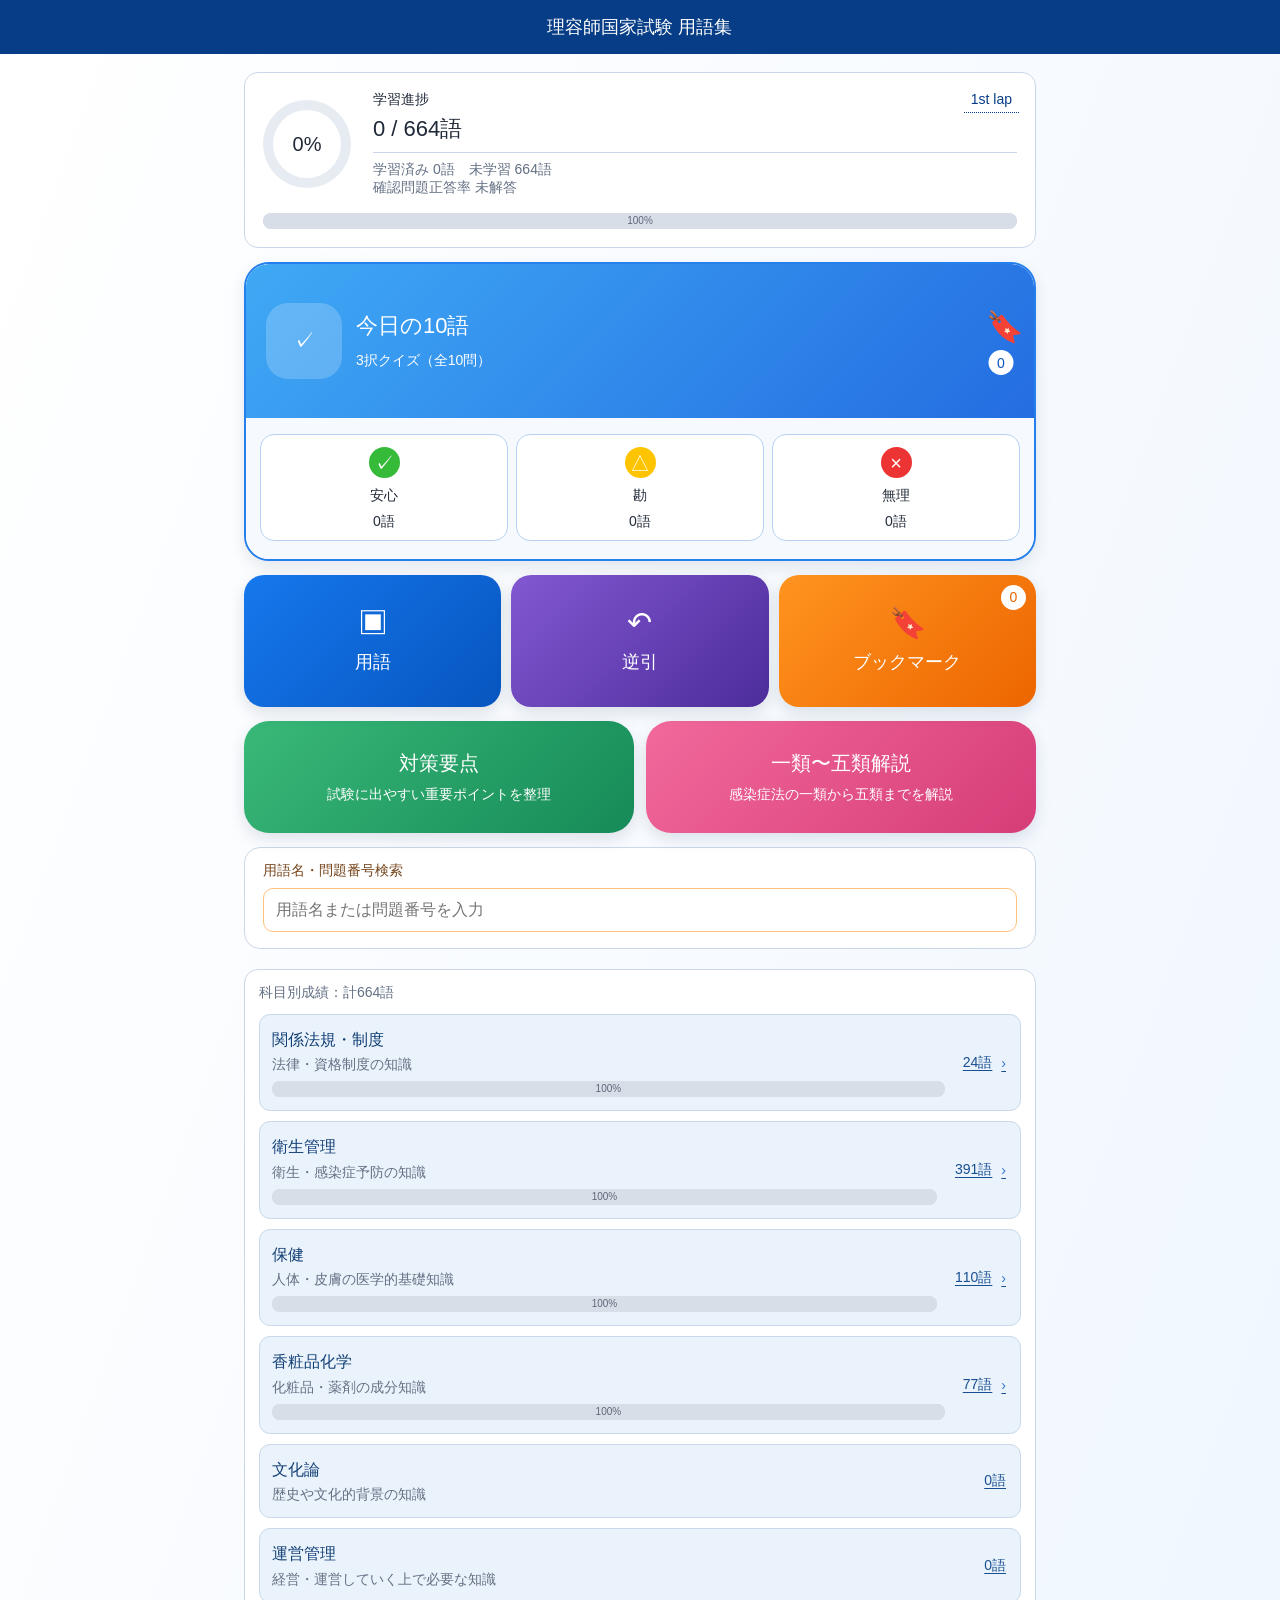
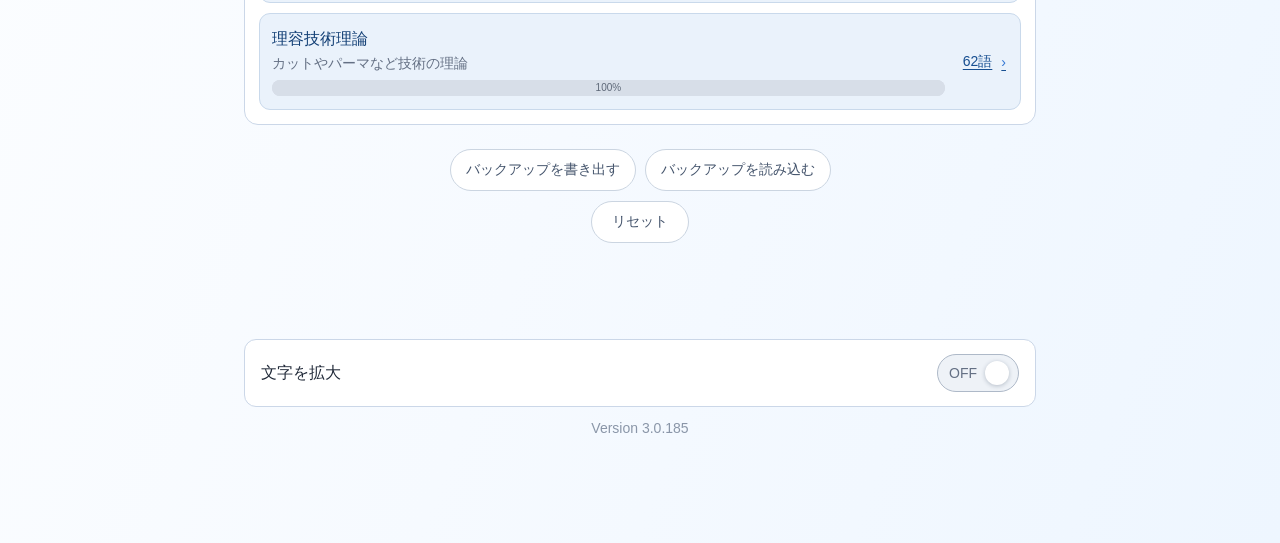
==== index.html @ 77164d66 "Add files via upload" ====
<!doctype html>
<html lang="ja">
<head>
<meta charset="utf-8">
<meta name="viewport" content="width=device-width,initial-scale=1,viewport-fit=cover">
<title>理容師国家試験 用語集 Version 3.0.185</title>
<link rel="manifest" href="manifest.webmanifest">
<link rel="apple-touch-icon" href="apple-touch-icon.png">
<link rel="icon" type="image/png" sizes="32x32" href="favicon-32.png">
<link rel="icon" type="image/png" sizes="192x192" href="icon-192.png">
<link rel="stylesheet" href="style.css?v=3.0.185">
<style>
:root{
--font-lv1:22px;--font-lv2:20px;--font-lv3:18px;--font-lv4:16px;--font-lv5:14px;
--font-exception-micro:10px;--font-exception-xs:12px;--font-exception-caption:13px;
--font-exception-section-heading:17px;--font-exception-symbol-sm:21px;--font-exception-close:25px;
--font-exception-certainty-icon:27px;--font-exception-home-icon:30px;--font-exception-result-icon:31px;
--font-exception-hero-compact:36px;--font-exception-bookmark-compact:38px;
--font-exception-hero:40px;--font-exception-hero-large:42px;
--navy:#073d86;--blue:#3477d4;--line:#cbd7e8;--pale:#f5f9fe;--text:#202938;--muted:#647084;--green:#35ba39;--yellow:#ffc400;--red:#ed3434;--gray:#b9c2cf}*{box-sizing:border-box}body{margin:0;background:linear-gradient(110deg,#fff 0%,#f6faff 58%,#eef6ff 100%);color:var(--text);font-family:-apple-system,BlinkMacSystemFont,"Hiragino Sans","Yu Gothic",sans-serif;font-weight:400}.g-nav{position:sticky;top:0;z-index:30;display:grid;grid-template-columns:54px 1fr 54px;align-items:center;height:54px;padding:0 8px;background:var(--navy);color:#fff}.g-nav a{display:grid;place-items:center;height:44px;color:#fff;text-decoration:none;font-size:var(--font-lv1)}.g-nav span{text-align:center;font-size:var(--font-lv3)}.page{max-width:820px;margin:auto;padding:18px 14px 104px}.summary-card{display:grid;grid-template-columns:96px 1fr;gap:14px;align-items:center;padding:18px;border:1px solid var(--line);border-radius:14px;background:#fff}.ring{display:grid;place-items:center;width:88px;height:88px;border-radius:50%;background:conic-gradient(var(--blue) var(--progress),#e7ebf2 0);position:relative}.ring:before{content:'';position:absolute;inset:10px;border-radius:50%;background:#fff}.ring span{position:relative;font-size:var(--font-lv2)}.summary-label{font-size:var(--font-lv5)}.summary-main{margin:5px 0 8px;font-size:var(--font-lv1)}.summary-sub{border-top:1px solid var(--line);padding-top:8px;font-size:var(--font-lv5);color:var(--muted)}.status-grid{display:grid;grid-template-columns:repeat(4,1fr);gap:8px;margin:13px 0 9px}.status-box{padding:12px 4px;border:1px solid var(--line);border-radius:12px;background:#fff;text-align:center;font-size:var(--font-lv5)}.status-dot{display:block;width:18px;height:18px;margin:0 auto 7px;border-radius:50%}.status-box em{display:block;margin-top:3px;font-style:normal;font-size:var(--font-lv4)}.status-box.safe .status-dot{background:var(--green)}.status-box.caution .status-dot{background:var(--yellow)}.status-box.danger .status-dot{background:var(--red)}.status-box.unlearned .status-dot{background:var(--gray)}.progress-line{height:7px;margin:12px 4px 22px;border-radius:9px;background:#e7ebf2;overflow:hidden}.progress-line i{display:block;height:100%;background:var(--blue)}.view-head{display:grid;grid-template-columns:42px 1fr 42px;align-items:center;margin-bottom:12px}.view-head button{height:40px;border:1px solid var(--line);border-radius:10px;background:#fff;font:inherit}.view-head h1{margin:0;text-align:center;font-size:var(--font-lv3);font-weight:400}.study-progress{height:7px;margin-bottom:15px;border-radius:6px;background:#e4eaf2;overflow:hidden}.study-progress i{display:block;height:100%;background:var(--blue)}.study-count{text-align:center;color:var(--muted);font-size:var(--font-lv5)}.study-card,.term-card,.result-card{margin-top:12px;border:1px solid var(--line);border-radius:14px;background:#fff;overflow:hidden}.term-front{display:grid;place-items:center;min-height:230px;padding:24px;text-align:center}.term-front h2{margin:8px 0;font-size:var(--font-lv1);font-weight:400}.term-category{color:var(--muted);font-size:var(--font-lv5)}.next-button{display:block;width:calc(100% - 28px);min-height:50px;margin:0 14px 14px;border:0;border-radius:10px;background:var(--navy);color:#fff;font:inherit;font-size:var(--font-lv4)}.term-back{border-top:1px solid var(--line);padding:15px}.term-field{margin-bottom:13px;padding-bottom:13px;border-bottom:1px solid #e7ecf3}.term-label{margin-bottom:5px;color:var(--muted);font-size:var(--font-lv5)}.term-value{line-height:1.72}.term-value ul{margin:0;padding-left:1.3em}.exam-points{margin-left:-5px;margin-right:-5px;padding:10px 7px;border:0;border-radius:8px;background:#fff8df}.exam-list{margin:0;padding-left:0!important;list-style:none}.exam-list .exam-bullet{display:flex;align-items:flex-start;text-align:left}.exam-list .exam-bullet>span[aria-hidden="true"]{flex:0 0 1em}.exam-list .exam-bullet>.exam-line-text{flex:1 1 auto;min-width:0}.exam-list .exam-plain{text-align:left}.exam-bullet-line{display:flex;align-items:flex-start;text-align:left}.exam-bullet-line>span[aria-hidden="true"]{flex:0 0 1em}.exam-bullet-line>.exam-line-text{flex:1 1 auto;min-width:0}.source-details summary{padding:7px 0;color:var(--muted);font-size:var(--font-lv5);cursor:pointer}.source-content{padding:8px 0;font-size:var(--font-lv5);line-height:1.7}.source-content a{color:var(--navy)}.review-pill{display:inline-block;margin-top:6px;padding:3px 8px;border-radius:999px;background:#fff0cc;color:#765500;font-size:var(--font-lv5)}.quiz{margin-top:14px;padding:14px;border-top:1px solid var(--line);background:#f8fbff}.quiz h3{margin:0 0 11px;font-size:var(--font-lv4);font-weight:500;line-height:1.6}.quiz-choice{display:flex;width:100%;min-height:46px;margin:7px 0;padding:10px;border:1px solid var(--line);border-radius:9px;background:#fff;text-align:left;font:inherit;line-height:1.5}.quiz-choice.correct{border-color:var(--green);background:#effbef}.quiz-choice.wrong{border-color:var(--red);background:#fff1f1}.quiz-result{margin-top:10px;padding:10px;border-radius:9px;background:#fff;line-height:1.6}.assessment{display:grid;grid-template-columns:repeat(4,minmax(0,1fr));gap:7px;padding:14px;border-top:1px solid var(--line)}.assessment button{min-width:0;min-height:48px;padding-left:3px;padding-right:3px;border:1px solid var(--line);border-radius:9px;background:#fff;font:inherit;font-size:var(--font-lv5)}.assessment button.selected{box-shadow:0 0 0 2px var(--navy)}.next-review{padding:0 14px 12px;text-align:center;color:var(--muted);font-size:var(--font-lv5)}.term-card summary{display:grid;grid-template-columns:22px minmax(0,1fr) auto;gap:8px;align-items:center;min-height:56px;padding:0 13px;cursor:pointer;list-style:none}.term-card summary::-webkit-details-marker{display:none}.term-card[open] .arrow{transform:rotate(90deg)}.term-card .next-button{display:block;width:calc(100% - 28px);min-height:50px;margin:0 14px 14px;border:0;border-radius:10px;background:var(--navy);color:#fff;font:inherit;font-size:var(--font-lv4)}.term-back{border-top:1px solid var(--line)}.assessment-inline{display:grid;grid-template-columns:repeat(4,minmax(0,1fr));gap:6px;margin-top:12px}.assessment-inline button{min-width:0;min-height:42px;padding-left:2px;padding-right:2px;font-size:var(--font-lv5);border:1px solid var(--line);border-radius:8px;background:#fff}.empty{padding:40px 10px;text-align:center;color:var(--muted)}.result-card{padding:20px;text-align:center}.result-grid{display:grid;grid-template-columns:repeat(2,1fr);gap:8px;margin:16px 0}.result-grid div{padding:10px;border:1px solid var(--line);border-radius:9px}.due-label{color:#b32424;font-size:var(--font-lv5)}@media(max-width:440px){.page{padding-left:11px;padding-right:11px}.summary-card{grid-template-columns:82px 1fr;padding:14px}.ring{width:76px;height:76px}.status-grid{gap:5px}.status-box{font-size:var(--font-lv5)}.status-box em{font-size:var(--font-lv5)}}

/* padding fix */
.inf-box, .box {
  padding: 16px 18px !important;
  line-height: 1.6;
}
</style>
<style>
.learning-mode-grid{display:grid;grid-template-columns:repeat(3,minmax(0,1fr));gap:10px;margin:0 0 14px}
.learning-mode-card{position:relative;display:grid;place-items:center;align-content:center;gap:12px;min-width:0;min-height:132px;padding:14px 6px;border:0;border-radius:20px;color:#fff;font:inherit;box-shadow:0 6px 16px rgba(16,35,63,.13)}
.learning-mode-card>span{font-size:var(--font-exception-home-icon);line-height:1}.learning-mode-card strong{font-size:var(--font-lv3);font-weight:500;white-space:nowrap}.learning-mode-card em{position:absolute;top:10px;right:10px;display:grid;place-items:center;min-width:25px;height:25px;padding:0 6px;border-radius:999px;background:#fff;color:#e66300;font-size:var(--font-lv5);font-style:normal;font-weight:400}
.term-mode{background:linear-gradient(135deg,#1678ed,#0755bf)}.reverse-mode{background:linear-gradient(135deg,#8358d1,#4c2c9b)}.bookmark-mode{background:var(--bookmark-orange-gradient)}
.learning-card{position:relative;height:calc(100svh - 154px);min-height:0;overflow:hidden;border:1px solid var(--line);border-radius:24px;background:#fff;box-shadow:0 10px 30px rgba(0,0,0,.07)}
.learning-card>header{position:relative;z-index:2;height:68px;border-bottom:1px solid var(--line);background:#fff}.learning-card>header>span{position:absolute;top:18px;left:50%;transform:translateX(-50%);padding:8px 15px;border-radius:10px;background:#ef8a2f;color:#fff;font-size:var(--font-exception-caption);white-space:nowrap}.learning-card>header>em{position:absolute;top:27px;right:18px;color:var(--muted);font-size:var(--font-exception-xs);font-style:normal}
.learning-card-scroll{height:calc(100% - 68px);overflow-y:auto;overscroll-behavior:contain;-webkit-overflow-scrolling:touch}
.learning-hero{position:relative;display:flex;align-items:center;justify-content:center;min-height:calc(100% - 1px);padding:32px 26px;text-align:center}.learning-hero h1{margin:0;font-size:var(--font-exception-hero-large);font-weight:500;line-height:1.35}
.learning-details{padding:0 26px}.learning-details>section{padding:22px 0;border-top:1px solid var(--line)}.learning-details h2{margin:0 0 10px;font-size:var(--font-exception-section-heading);font-weight:400}.learning-details div{font-size:var(--font-lv4);line-height:1.8;text-align:left}.learning-details div[data-multiline]{text-align:left}.learning-details .definition{color:#2f9470}.learning-details .point{color:#ef8a2f}.learning-details .mixup{color:#8a63b7}
.learning-actions{display:grid;grid-template-columns:repeat(3,1fr);gap:1px;margin-top:28px;border-top:1px solid var(--line);background:var(--line)}.learning-actions button{min-width:0;min-height:76px;padding:10px 3px;border:0;background:#fff;color:var(--text);font:inherit;font-size:var(--font-exception-xs)}.learning-actions button span{display:block;margin-bottom:6px;font-size:var(--font-exception-symbol-sm)}.learning-actions button:disabled{opacity:.4}
.learning-card-bookmark{position:absolute;z-index:4;top:9px;left:11px;padding:3px;border:0;background:transparent;color:#7c8798;font:inherit;font-size:var(--font-lv2);line-height:1;cursor:pointer;filter:grayscale(1);opacity:.45}.learning-card-bookmark.is-bookmarked{color:#ff8a22;filter:none;opacity:1}
.reverse-question{justify-content:flex-start;text-align:left;font-size:var(--font-lv3);line-height:1.7}.reverse-hints-list{display:inline-block;max-width:100%;text-align:left}.reverse-hint-item{display:block;text-align:left}.reverse-hint-item+.reverse-hint-item{margin-top:1.19em}.reverse-hint-text{display:block;text-align:left}.reverse-answer{display:block;padding-top:16px}.reverse-answer>h1{margin:20px 26px 32px;text-align:center;font-size:var(--font-exception-hero);font-weight:400}
.related-list{display:grid;gap:7px;padding:14px 26px 22px;background:#fff}.related-list[hidden]{display:none}.related-list button{min-height:42px;border:1px solid var(--line);border-radius:9px;background:#fff;font:inherit}
@media(max-width:380px){.learning-mode-grid{gap:7px}.learning-mode-card{min-height:116px;border-radius:17px}.learning-mode-card strong{font-size:var(--font-lv4)}.learning-card{height:calc(100svh - 154px);min-height:0}.learning-hero h1{font-size:var(--font-exception-hero-compact)}.reverse-question{font-size:var(--font-lv3)}}
</style>
<style>
.session-navigation{display:grid;grid-template-columns:1fr 1fr;gap:8px;padding:0 14px 14px}
.session-navigation button{min-height:50px;border:1px solid var(--line);border-radius:10px;background:#fff;color:var(--text);font:inherit;font-size:var(--font-lv4)}
.session-navigation .session-next{border-color:var(--navy);background:var(--navy);color:#fff}
.status-box{color:var(--text);font:inherit;cursor:pointer;-webkit-tap-highlight-color:transparent}
.status-box:active{transform:scale(.98);filter:brightness(.98)}
.status-box:focus-visible{outline:3px solid rgba(52,119,212,.35);outline-offset:2px}
.status-message{position:fixed;z-index:60;left:50%;bottom:24px;transform:translateX(-50%);display:flex;align-items:center;gap:14px;width:min(520px,calc(100% - 28px));padding:14px 16px;border:1px solid var(--line);border-radius:12px;background:#fff;box-shadow:0 12px 30px rgba(16,35,63,.18);font-size:var(--font-lv5)}
.status-message span{flex:1}.status-message button{width:36px;height:36px;border:1px solid var(--line);border-radius:9px;background:#fff;color:var(--text);font:inherit;font-size:var(--font-lv2)}

/* padding fix */
.inf-box, .box {
  padding: 16px 18px !important;
  line-height: 1.6;
}
</style>
<style>
.status-bookmark{display:block;height:18px;margin:0 auto 7px;font-size:var(--font-lv3);line-height:18px}
@media(max-width:440px){.summary-main{font-size:var(--font-lv3);line-height:1.4}.status-bookmark{font-size:var(--font-lv4)}}

/* padding fix */
.inf-box, .box {
  padding: 16px 18px !important;
  line-height: 1.6;
}
</style>
<style>
.g-nav .g-title{overflow:hidden;text-overflow:ellipsis;white-space:nowrap;font-size:var(--font-lv3)}
.g-nav .header-nav-button{display:grid;place-items:center;width:44px;height:44px;padding:0;border:0;background:transparent;color:#fff;font:inherit;font-size:var(--font-lv1);line-height:1;cursor:pointer}
.g-nav .header-nav-button:focus-visible{outline:3px solid rgba(255,255,255,.55);outline-offset:-3px}.g-nav .header-nav-button[hidden]{visibility:hidden;display:grid!important}@media(max-width:440px){.g-nav .g-title{font-size:var(--font-lv4)}}

/* padding fix */
.inf-box, .box {
  padding: 16px 18px !important;
  line-height: 1.6;
}
</style>
<style>
.flash-study-card{overflow:visible}
.flash-card{display:block;width:calc(100% - 28px);min-height:300px;margin:14px;padding:24px;border:1px solid var(--line);border-radius:14px;background-color:#FFF8D6;background-image:radial-gradient(circle at 10px 16px,#fff 0 4px,#d9d9d9 4.5px 5.5px,transparent 6px),repeating-linear-gradient(to bottom,transparent 0 31px,rgba(118,158,205,.22) 31px 32px);background-size:20px 34px,100% 32px;background-position:left top,left top;background-repeat:repeat-y,repeat;box-shadow:0 5px 14px rgba(16,35,63,.12);color:var(--text);font:inherit;text-align:left;cursor:pointer;touch-action:pan-y;-webkit-user-select:none;user-select:none;-webkit-tap-highlight-color:transparent}
.flash-card.is-back{background-color:#FDECEF;background-image:radial-gradient(circle at calc(100% - 10px) 16px,#fff 0 4px,#d9d9d9 4.5px 5.5px,transparent 6px),repeating-linear-gradient(to bottom,transparent 0 31px,rgba(118,158,205,.22) 31px 32px);background-size:20px 34px,100% 32px;background-position:right top,left top;background-repeat:repeat-y,repeat}
.flash-front{display:grid;grid-template-rows:auto 1fr;min-height:250px;text-align:center}
.flash-front .term-category,.flash-back .term-category{text-align:center;margin-bottom:14px}
.flash-front .flash-term-main{display:grid;place-items:center;align-self:stretch}
.flash-front h2{margin:8px 0;font-size:var(--font-lv1);font-weight:400}.term-reading{max-width:100%;margin-top:8px;color:var(--muted);font-size:var(--font-lv5);font-weight:500;line-height:1.5;text-align:center;white-space:normal;overflow-wrap:anywhere;writing-mode:horizontal-tb}
.recall-guide{margin-top:22px;color:var(--text);font-size:var(--font-lv5);line-height:1.6}.recall-guide>span{display:block;color:var(--muted);font-size:var(--font-lv5)}.recall-guide>strong{display:block;margin-top:5px;font-size:var(--font-lv5);font-weight:400}.flash-hint{margin-top:14px;padding:10px;border:1px solid rgba(52,119,212,.25);border-radius:9px;background:rgba(255,255,255,.72);font-size:var(--font-lv5)}.flash-hint span{display:block;margin-bottom:3px;color:var(--blue);font-size:var(--font-lv5)}.flash-learning-actions{display:grid;grid-template-columns:repeat(2,minmax(0,1fr));gap:8px;padding:0 14px 8px}.flash-learning-actions button{min-width:0;min-height:44px;border:1px solid var(--navy);border-radius:9px;background:#fff;color:var(--navy);font:inherit;font-size:var(--font-lv5)}.flash-learning-actions button:last-child{background:var(--navy);color:#fff}.flash-learning-actions button:disabled{opacity:.55}
.flash-back{min-height:250px}
.exam-points{background:transparent}
.flash-count-bottom{margin:14px 0 0;text-align:center;color:var(--muted);font-size:var(--font-lv5)}
.flash-actions{padding:0 14px 7px}
.flash-actions button{width:100%;min-height:44px;border:1px solid var(--line);border-radius:9px;background:#fff;font:inherit}
@media(max-width:440px){.flash-card{min-height:270px;padding:18px}.flash-front{min-height:220px}.flash-front h2{font-size:var(--font-lv1)}}

/* padding fix */
.inf-box, .box {
  padding: 16px 18px !important;
  line-height: 1.6;
}
</style>

<style>
.home-feature-grid{display:grid;grid-template-columns:repeat(2,minmax(0,1fr));gap:16px;margin:18px 0}
.home-feature-card{display:grid;grid-template-columns:76px minmax(0,1fr) 24px;gap:14px;align-items:center;min-height:154px;padding:20px;border:0;border-radius:25px;color:#fff;text-align:left;font:inherit;cursor:pointer;box-shadow:0 6px 16px rgba(16,35,63,.12)}
.feature-flash{background:linear-gradient(135deg,#3fa9f5 0%,#246de1 100%)}
.feature-weak{background:linear-gradient(135deg,#ffb43f 0%,#ff781f 100%)}
.home-feature-icon{display:grid;place-items:center;width:76px;height:76px;border-radius:22px;background:rgba(255,255,255,.20);font-size:var(--font-lv1);line-height:1}
.home-feature-copy{min-width:0}.home-feature-copy strong{display:block;font-size:var(--font-lv1);font-weight:500;white-space:nowrap}.home-feature-copy small{display:block;margin-top:10px;font-size:var(--font-lv5);line-height:1.4;color:#fff}
.home-feature-arrow{justify-self:end;font-size:var(--font-lv1);font-weight:300;line-height:1}
.home-bookmark-card{display:grid;grid-template-columns:44px minmax(0,1fr) 24px;grid-template-rows:auto;gap:12px;align-items:center;width:100%;min-width:0;min-height:76px;margin:0 0 18px;padding:14px 18px;border:1px solid var(--line);border-radius:16px;background:#fff;color:var(--text);text-align:left;font:inherit;cursor:pointer;overflow:hidden}.home-bookmark-card>span:first-child{display:grid;grid-column:1;grid-row:1;place-items:center;width:44px;font-size:var(--font-lv1);line-height:1}.home-bookmark-card>span:nth-child(2){display:block;grid-column:2;grid-row:1;min-width:0;writing-mode:horizontal-tb;word-break:keep-all;overflow-wrap:normal}.home-bookmark-card strong{display:block;max-width:100%;font-size:var(--font-lv3);font-weight:500;line-height:1.35;white-space:nowrap;writing-mode:horizontal-tb}.home-bookmark-card small{display:block;margin-top:3px;color:var(--muted);font-size:var(--font-lv5);line-height:1.35;white-space:nowrap;writing-mode:horizontal-tb}.home-bookmark-card .home-feature-arrow{grid-column:3;grid-row:1;justify-self:end;align-self:center;color:var(--blue);font-size:var(--font-lv1);line-height:1;writing-mode:horizontal-tb}
.flash-card{height:clamp(360px,62vh,560px);min-height:0;overflow:hidden}.flash-front,.flash-back{height:100%;min-height:0}.flash-back{overflow-y:auto;overscroll-behavior:contain;padding-right:5px}.flash-front{align-content:stretch;overflow-y:auto;overscroll-behavior:contain}
@media(max-width:620px){.home-feature-grid{gap:10px}.home-feature-card{grid-template-columns:58px minmax(0,1fr) 18px;gap:10px;min-height:128px;padding:14px;border-radius:20px}.home-feature-icon{width:58px;height:58px;border-radius:17px;font-size:var(--font-lv1)}.home-feature-copy strong{font-size:var(--font-lv2)}.home-feature-copy small{font-size:var(--font-lv5)}.home-feature-arrow{font-size:var(--font-lv1)}}
@media(max-width:440px){.home-feature-grid{grid-template-columns:repeat(2,minmax(0,1fr));gap:8px}.home-feature-card{grid-template-columns:1fr 15px;grid-template-rows:auto auto;min-height:150px;padding:12px}.home-feature-icon{grid-column:1;width:50px;height:50px;font-size:var(--font-lv1)}.home-feature-copy{grid-column:1/-1}.home-feature-copy strong{font-size:var(--font-lv3);white-space:normal}.home-feature-copy small{margin-top:5px;font-size:var(--font-lv5)}.home-feature-arrow{grid-column:2;grid-row:1;align-self:center;font-size:var(--font-lv1)}.home-bookmark-card{grid-template-columns:40px minmax(0,1fr) 20px;gap:10px;min-height:74px;padding:13px 15px}.home-bookmark-card>span:first-child{width:40px;font-size:var(--font-lv1)}.home-bookmark-card strong{font-size:var(--font-lv4)}.home-bookmark-card small{font-size:var(--font-lv5)}.home-bookmark-card .home-feature-arrow{font-size:var(--font-lv1)}.flash-card{height:clamp(340px,58vh,500px);padding:18px}}

/* padding fix */
.inf-box, .box {
  padding: 16px 18px !important;
  line-height: 1.6;
}
</style>
<style>
.quiz-progress-card{grid-template-columns:96px minmax(0,1fr);margin-bottom:14px}.quiz-progress-card .quiz-progress-line{grid-column:1/-1;width:100%;margin:2px 0 0}.quiz-home-group,.card-home-group{overflow:hidden;border-radius:25px;background:#fff;box-shadow:0 6px 16px rgba(16,35,63,.10)}.quiz-home-group{margin-bottom:14px;border:2px solid #2580ed}.card-home-group{margin-bottom:18px;border:2px solid #ff8a1d}.quiz-home-group .home-feature-card,.card-home-group .home-feature-card{width:100%;margin:0;border-radius:22px 22px 0 0;box-shadow:none}.quiz-home-results{padding:16px 14px 18px;background:#f6faff}.quiz-home-results h2{margin:0 0 13px;font-size:var(--font-lv3);font-weight:400}.quiz-home-results>div{display:grid;grid-template-columns:repeat(4,minmax(0,1fr));gap:8px}.quiz-home-results button{display:grid;justify-items:center;align-content:center;min-width:0;min-height:101px;padding:12px 3px 9px;border:1px solid #b7cff1;border-radius:14px;background:#fff;color:var(--text);font:inherit;cursor:pointer}.quiz-home-results button>span{display:grid;place-items:center;width:31px;height:31px;margin-bottom:8px;border-radius:50%;background:var(--green);color:#fff;font-size:var(--font-lv2);line-height:1}.quiz-home-results .result-second>span{background:var(--yellow)}.quiz-home-results .result-wrong>span{background:var(--red)}.quiz-home-results .result-unable>span{background:transparent;font-size:var(--font-lv1)}.quiz-home-results button strong{font-size:var(--font-lv5);font-weight:500;line-height:1.35}.quiz-home-results button em{margin-top:8px;font-style:normal;font-size:var(--font-lv2);white-space:nowrap}.card-home-group .home-bookmark-card{margin:0;border:0;border-top:1px solid #ffd3a7;border-radius:0 0 22px 22px;background:#fff9f1}.card-home-group .home-bookmark-card .home-feature-arrow{color:#ff7a10}
@media(max-width:440px){.quiz-progress-card{grid-template-columns:82px minmax(0,1fr)}.quiz-home-group,.card-home-group{border-radius:20px}.quiz-home-group .home-feature-card,.card-home-group .home-feature-card{grid-template-columns:58px minmax(0,1fr) 18px;grid-template-rows:auto;min-height:126px;padding:14px;border-radius:18px 18px 0 0}.quiz-home-group .home-feature-icon,.card-home-group .home-feature-icon{grid-column:1;width:58px;height:58px}.quiz-home-group .home-feature-copy,.card-home-group .home-feature-copy{grid-column:2}.quiz-home-group .home-feature-arrow,.card-home-group .home-feature-arrow{grid-column:3;grid-row:1}.quiz-home-results{padding:14px 10px 16px}.quiz-home-results h2{font-size:var(--font-lv4)}.quiz-home-results>div{gap:5px}.quiz-home-results button{min-height:93px;padding:10px 2px 8px;border-radius:11px}.quiz-home-results button>span{width:28px;height:28px;font-size:var(--font-lv3)}.quiz-home-results button strong{font-size:var(--font-lv5)}.quiz-home-results button em{font-size:var(--font-lv4)}.card-home-group .home-bookmark-card{border-radius:0 0 18px 18px}}

/* padding fix */
.inf-box, .box {
  padding: 16px 18px !important;
  line-height: 1.6;
}
</style>
<style>
.quiz-home-results button em{font-size:var(--font-lv5)}
@media(max-width:440px){.quiz-home-results button em{font-size:var(--font-lv5)}}

/* padding fix */
.inf-box, .box {
  padding: 16px 18px !important;
  line-height: 1.6;
}
</style>
<style>
.flash-card.flash-progressive{cursor:default}
.flash-progressive .flash-front{display:block;overflow-y:auto;text-align:center}
.flash-progressive .flash-term-main{display:block}
.flash-progressive .flash-answer{margin-top:18px;text-align:left}
.flash-progressive .flash-answer .term-field:last-child{margin-bottom:0}
.flash-learning-actions.flash-learning-single{grid-template-columns:1fr}
.flash-learning-actions.flash-learning-single button{background:var(--navy);color:#fff}
.flash-back-navigation{padding:0 14px 14px}
.flash-back-navigation button{width:100%;min-height:44px;border:1px solid var(--line);border-radius:9px;background:#fff;color:var(--text);font:inherit}

/* padding fix */
.inf-box, .box {
  padding: 16px 18px !important;
  line-height: 1.6;
}
</style>
<style>
.today-session-head{min-height:70px;margin:0;border:2px solid #2580ed;border-bottom:0;border-radius:24px 24px 0 0;background:linear-gradient(135deg,#3fa9f5 0%,#246de1 100%);color:#fff}
.today-session-head h1{font-size:var(--font-lv1)}.today-study-count{margin:0;padding:10px 14px 8px;border-left:2px solid #2580ed;border-right:2px solid #2580ed;background:#f6faff;color:#41617f}
.today-study-progress{height:8px;margin:0;padding:0;border-left:2px solid #2580ed;border-right:2px solid #2580ed;border-radius:0;background:#e8f1fd}.today-study-progress i{background:#2580ed}
.today-study-card{margin:0;border:2px solid #2580ed;border-top:0;border-radius:0 0 24px 24px;box-shadow:0 6px 16px rgba(36,109,225,.12)}
.today-study-card .term-front{min-height:170px;background:linear-gradient(135deg,#3fa9f5 0%,#246de1 100%);color:#fff}.today-study-card .term-front .term-category{color:rgba(255,255,255,.82)}
.today-study-card .today-quiz{margin:0;padding:18px 16px 16px;border-top:0;background:#f6faff}.today-study-card .quiz-choice{border-color:#b7cff1;border-radius:14px}.today-study-card .unable-button{border-color:#b7cff1;background:#fff;border-radius:14px}
.flash-study-progress i{background:#ff8a1d}.flash-study-card{border:2px solid #ff8a1d;border-radius:24px;background:#fff9f1;box-shadow:0 6px 16px rgba(255,122,31,.12)}
.flash-study-card .flash-card{border-color:#ffc17e;border-radius:20px;box-shadow:0 4px 12px rgba(133,75,20,.10)}
.flash-study-card .flash-hint{border-color:#ffc17e;background:#fff9f1}.flash-study-card .flash-hint span{color:#e76f00}
.flash-study-card .flash-learning-single button{border-color:#ff8a1d;background:linear-gradient(135deg,#ffb43f 0%,#ff781f 100%)}
.flash-study-card .flash-actions button{border-color:#ffc17e;background:#fff9f1;color:#b55500}.flash-study-card .flash-back-navigation button{border-color:#ffd3a7;background:#fff;color:#75441b}
@media(max-width:440px){.today-session-head{min-height:62px;border-radius:20px 20px 0 0}.today-session-head h1{font-size:var(--font-lv2)}.today-study-card{border-radius:0 0 20px 20px}.today-study-card .term-front{min-height:145px}.flash-study-card{border-radius:20px}.flash-study-card .flash-card{border-radius:17px}}

/* padding fix */
.inf-box, .box {
  padding: 16px 18px !important;
  line-height: 1.6;
}
</style>
<style>
.today-session-head{grid-template-columns:minmax(0,1fr) auto;padding:0 18px;gap:12px}
.today-session-head>span:first-child{display:none}.today-session-head h1{text-align:left}.today-header-count{color:#fff;font-size:var(--font-lv5);white-space:nowrap}
.today-study-progress{border-top:0}.today-study-card .term-front{min-height:150px;background:#fff;color:var(--text);padding-bottom:18px}.today-study-card .term-front .term-category{color:var(--muted)}
.today-study-card .today-quiz{padding-top:0;background:#f6faff}.today-study-card .today-quiz h3{margin:0 -16px 16px;padding:0 24px 20px;background:#fff;color:var(--text)}
.today-study-card .quiz-choice{border-color:#2580ed;background:linear-gradient(135deg,#3fa9f5 0%,#246de1 100%);color:#fff;box-shadow:0 3px 8px rgba(36,109,225,.12)}
.today-study-card .quiz-choice.correct{border-color:var(--green);background:#effbef;color:var(--text)}.today-study-card .quiz-choice.wrong{border-color:var(--red);background:#fff1f1;color:var(--text)}
.today-study-card .term-front h2,.today-study-card .today-term-reading{max-width:100%;white-space:normal;line-break:strict;overflow-wrap:anywhere}
.today-study-card .quiz-choice{align-items:center;overflow:hidden;white-space:normal;word-break:normal;overflow-wrap:anywhere;line-break:strict}
@media(max-width:440px){.today-session-head{padding:0 14px;gap:8px}.today-session-head h1{font-size:var(--font-lv3)}.today-header-count{font-size:var(--font-lv5)}.today-study-card .today-quiz h3{padding-left:20px;padding-right:20px}}

/* padding fix */
.inf-box, .box {
  padding: 16px 18px !important;
  line-height: 1.6;
}
</style>
<style>
.today-session-head{position:relative;display:flex;align-items:center;justify-content:center;padding-left:76px;padding-right:76px}
.today-session-head h1{width:100%;text-align:center}
.today-session-head .today-header-count{position:absolute;right:18px;top:50%;transform:translateY(-50%)}
@media(max-width:440px){.today-session-head{padding-left:64px;padding-right:64px}.today-session-head .today-header-count{right:14px}}

/* padding fix */
.inf-box, .box {
  padding: 16px 18px !important;
  line-height: 1.6;
}
</style>
<style>
.flash-study-card{padding-top:1px}
.flash-study-card .flash-card{position:relative;height:clamp(300px,52vh,440px);margin-top:12px;margin-bottom:10px;padding:20px}
.flash-progressive .flash-front{height:100%;padding:2px 0 8px;overscroll-behavior:contain}
.flash-progressive .flash-hint+.flash-hint{display:none}
.flash-bookmark{position:absolute;z-index:2;top:12px;right:12px;width:42px;height:42px;border:1px solid #ffc17e;border-radius:50%;background:#fff;color:#b55500;font:inherit;font-size:var(--font-lv1);line-height:1;cursor:pointer;filter:grayscale(1);opacity:.62}.flash-bookmark.is-bookmarked{background:#fff0d9;filter:none;opacity:1}
.flash-learning-actions{padding-bottom:10px}.flash-learning-actions.flash-learning-single button{min-height:48px;font-size:var(--font-lv4)}
.flash-compact-nav{display:grid;grid-template-columns:1fr auto 1fr;gap:10px;align-items:center;padding:0 14px 14px}.flash-compact-nav button{min-height:42px;border:1px solid #ffd3a7;border-radius:10px;background:#fff;color:#75441b;font:inherit}.flash-compact-nav button:last-child{justify-self:stretch}.flash-compact-nav span{min-width:76px;text-align:center;color:var(--muted);font-size:var(--font-lv5)}
@media(max-width:440px){.flash-study-card .flash-card{height:clamp(280px,50vh,390px);padding:16px}.flash-bookmark{top:10px;right:10px;width:38px;height:38px;font-size:var(--font-lv2)}.flash-compact-nav{gap:7px;padding-left:10px;padding-right:10px}.flash-compact-nav span{min-width:68px;font-size:var(--font-lv5)}}

/* padding fix */
.inf-box, .box {
  padding: 16px 18px !important;
  line-height: 1.6;
}
</style>
<style>
.flash-study-card{border:0;background:transparent;box-shadow:none}
.flash-bookmark{top:auto;right:auto;bottom:12px;left:12px}
@media(max-width:440px){.flash-bookmark{top:auto;right:auto;bottom:10px;left:10px}}

/* padding fix */
.inf-box, .box {
  padding: 16px 18px !important;
  line-height: 1.6;
}
</style>
<style>
.flash-study-card .memory-card{height:clamp(240px,44vh,340px);padding:0;border:1px solid #d7dde6;border-radius:10px;background:#fff;background-image:none;box-shadow:5px 5px 0 #eef1f5,10px 10px 0 #e2e7ee;color:var(--text);overflow:hidden}
.memory-card-scroll{height:100%;padding:0 22px 54px;overflow-y:auto;overscroll-behavior:contain;scrollbar-width:thin;scrollbar-color:#c7ced8 transparent}
.memory-card-front{position:relative;display:grid;place-content:center;min-height:100%;padding:28px 18px 50px;text-align:center}.memory-card-front:before,.memory-card-front:after{content:'';position:absolute;top:18px;width:12px;height:12px;border:2px solid #aeb7c3;border-radius:50%;background:#f1f3f6}.memory-card-front:before{left:22px}.memory-card-front:after{left:48px}
.memory-card-front h2{margin:10px 0 0;font-size:var(--font-lv1);font-weight:500;line-height:1.45}.memory-scroll-guide{position:absolute;right:0;bottom:18px;left:0;color:var(--muted);font-size:var(--font-lv5)}
.memory-card-answer{min-height:100%;padding:24px 4px 42px;border-top:1px solid #e2e6ec;text-align:left}.memory-card-answer .term-field:last-child{margin-bottom:0}
.memory-card .flash-bookmark{top:auto;right:auto;bottom:12px;left:12px}
@media(max-width:440px){.flash-study-card .memory-card{height:clamp(230px,42vh,310px);margin-right:8px;margin-left:8px}.memory-card-scroll{padding-right:17px;padding-left:17px}.memory-card-front{padding-right:12px;padding-left:12px}.memory-card-front:before{left:16px}.memory-card-front:after{left:40px}.memory-card-front h2{font-size:var(--font-lv1)}.memory-card .flash-bookmark{bottom:10px;left:10px}}

/* padding fix */
.inf-box, .box {
  padding: 16px 18px !important;
  line-height: 1.6;
}
</style>
<style>
.flash-study-card .memory-card{border:2px solid #ff9a32;border-top-width:6px;background:#fff;box-shadow:5px 5px 0 #fff0dc,10px 10px 0 #ffe0b9}
.memory-card-front{padding-top:38px;padding-bottom:44px}.memory-card-front:before,.memory-card-front:after{display:none}
.memory-card-front .term-category{position:absolute;top:14px;right:14px;padding:4px 9px;border-radius:999px;background:#fff0dc;color:#c35d00;font-size:var(--font-lv5);line-height:1.35}
.memory-card-front h2{margin-bottom:7px}.memory-card-reading{color:var(--muted);font-size:var(--font-lv5);line-height:1.5}
.memory-card-answer{border-top:2px solid #ffd3a2}.memory-card-answer .term-label{color:#c35d00}.memory-card-answer .exam-points{border-left:4px solid #ff9a32;background:#fff8ef}
.memory-card .flash-bookmark{border-color:#ff9a32;color:#c35d00}.memory-card .flash-bookmark.is-bookmarked{background:#ffe8c8}
@media(max-width:440px){.memory-card-front .term-category{top:11px;right:11px;font-size:var(--font-lv5)}.memory-card-reading{font-size:var(--font-lv5)}}

/* padding fix */
.inf-box, .box {
  padding: 16px 18px !important;
  line-height: 1.6;
}
</style>
<style>
.whiteboard-study{margin:0;background:transparent}.whiteboard-stack{display:grid;gap:14px}.whiteboard{position:relative;height:clamp(215px,31vh,285px);border:7px solid #d4d8dc;border-right-color:#aeb4ba;border-bottom-color:#969da4;border-radius:9px;background:#fff;box-shadow:0 7px 0 #737b82,0 13px 18px rgba(25,35,45,.20);overflow:hidden}
.whiteboard:before{content:'';position:absolute;z-index:2;inset:0;border:2px solid #f4f5f6;pointer-events:none}.whiteboard-scroll{height:100%;padding:14px 16px 48px;overflow-y:auto;overscroll-behavior:contain;scrollbar-width:thin;scrollbar-color:#f39a3d transparent}.whiteboard-category,.whiteboard-fields .term-label{display:table;padding:4px 10px;border-radius:5px;background:#ef7d18;color:#fff;font-size:var(--font-lv5);line-height:1.35}.whiteboard-category{margin-left:auto}.whiteboard h2{margin:7px 0 2px;text-align:center;font-size:var(--font-lv1);font-weight:500;line-height:1.35}.whiteboard-reading{text-align:center;color:var(--muted);font-size:var(--font-lv5)}.whiteboard-fields{margin-top:13px}.whiteboard-fields .term-field{margin-bottom:9px;padding-bottom:9px}.whiteboard-fields .term-label{margin-bottom:6px}.whiteboard-fields .term-value{font-size:var(--font-lv5);line-height:1.55}.whiteboard-fields .term-value[data-multiline]{text-align:left}.whiteboard-fields .exam-points{margin-right:0;margin-left:0;padding:0 0 9px;border-left:0;background:transparent}
.whiteboard-bookmark{position:absolute;z-index:4;bottom:8px;left:9px;width:34px;height:34px;border:1px solid #ef7d18;border-radius:7px;background:#fff;color:#bd5700;font:inherit;font-size:var(--font-lv3);filter:grayscale(1);opacity:.62}.whiteboard-bookmark.is-bookmarked{background:#ffe5c8;filter:none;opacity:1}.board-eraser{position:absolute;z-index:4;right:10px;bottom:7px;width:48px;height:20px;border:1px solid #713b16;border-radius:4px 4px 2px 2px;background:linear-gradient(#bd6c2d 0 47%,#252525 48% 100%);box-shadow:0 2px 3px rgba(0,0,0,.22);transform:rotate(-3deg)}.board-eraser i{position:absolute;top:4px;right:8px;left:8px;height:2px;background:rgba(255,255,255,.35)}
.whiteboard-navigation{display:grid;grid-template-columns:1fr auto 1fr;gap:9px;align-items:center;margin-top:20px}.whiteboard-navigation button{min-height:44px;border:0;border-radius:10px;background:#ef7d18;color:#fff;font:inherit;font-size:var(--font-lv5)}.whiteboard-navigation button:disabled{opacity:.42}.whiteboard-navigation span{min-width:96px;text-align:center;color:var(--muted);font-size:var(--font-lv5)}
@media(max-width:440px){.whiteboard-stack{gap:12px}.whiteboard{height:clamp(205px,30vh,255px);border-width:6px}.whiteboard-scroll{padding:11px 12px 44px}.whiteboard h2{font-size:var(--font-lv3)}.whiteboard-fields{margin-top:10px}.whiteboard-fields .term-value{font-size:var(--font-lv5)}.whiteboard-navigation{gap:6px;margin-top:17px}.whiteboard-navigation span{min-width:82px;font-size:var(--font-lv5)}.board-eraser{right:8px;bottom:6px;width:44px}}

/* padding fix */
.inf-box, .box {
  padding: 16px 18px !important;
  line-height: 1.6;
}
</style>
<style>
.whiteboard{border:4px solid #ef7d18;border-right-color:#d8690c;border-bottom-color:#c75c05;border-radius:12px;box-shadow:0 4px 0 #a94b00,0 9px 16px rgba(168,75,0,.18)}
.whiteboard:before{inset:4px;border:1px solid #ffd3a8;border-radius:6px}
.whiteboard-scroll{padding:0 16px 48px;scrollbar-color:#ef7d18 transparent}.whiteboard-front{position:relative;display:grid;place-content:center;min-height:calc(100% + 48px);padding:36px 12px 46px}.whiteboard-front .whiteboard-category{position:absolute;top:14px;right:0}.whiteboard-front h2{margin:0 0 3px}.whiteboard-fields{min-height:100%;margin-top:0;padding:18px 0 40px;border-top:1px solid #ffd3a8}
.board-eraser{right:11px;bottom:9px;width:44px;height:16px;border:0;border-radius:8px;background:#252a30;box-shadow:0 2px 4px rgba(0,0,0,.22);transform:none}.board-eraser:after{content:'';position:absolute;top:3px;right:4px;width:9px;height:10px;border-radius:5px;background:#ef7d18}.board-eraser i{display:none}
@media(max-width:440px){.whiteboard{border-width:4px}.whiteboard-scroll{padding-right:12px;padding-left:12px}.whiteboard-front{padding-right:8px;padding-left:8px}.whiteboard-front .whiteboard-category{top:11px;right:0}.whiteboard-fields{padding-top:15px}.board-eraser{right:9px;bottom:8px;width:40px;height:15px}}

/* padding fix */
.inf-box, .box {
  padding: 16px 18px !important;
  line-height: 1.6;
}
</style>
<style>
.whiteboard{height:clamp(245px,36vh,330px)}
.whiteboard-category,.whiteboard-fields .term-label{font-size:var(--font-lv5)}
.whiteboard h2{font-size:var(--font-lv1)}.whiteboard-reading{font-size:var(--font-lv5)}.whiteboard-fields .term-value{font-size:var(--font-lv5)}
@media(max-width:440px){.whiteboard{height:clamp(235px,35vh,300px)}.whiteboard h2{font-size:var(--font-lv2)}.whiteboard-fields .term-value{font-size:var(--font-lv5)}}

/* padding fix */
.inf-box, .box {
  padding: 16px 18px !important;
  line-height: 1.6;
}
</style>
<style>

/* padding fix */
.inf-box, .box {
  padding: 16px 18px !important;
  line-height: 1.6;
}
</style>
<style>
.whiteboard-category,.whiteboard-fields .term-label{font-size:var(--font-lv4)}
.whiteboard h2{font-size:var(--font-lv1)}.whiteboard-reading{font-size:var(--font-lv5)}.whiteboard-fields .term-value{font-size:var(--font-lv4)}
.whiteboard-navigation{position:fixed;z-index:45;right:0;bottom:0;left:0;grid-template-columns:1fr auto 1fr;width:min(820px,100%);margin:0 auto;padding:10px 14px calc(10px + env(safe-area-inset-bottom));border-top:1px solid #ffd0a6;background:rgba(255,249,242,.97);box-shadow:0 -6px 18px rgba(88,45,8,.14);backdrop-filter:blur(8px)}
@media(max-width:440px){.whiteboard h2{font-size:var(--font-lv1)}.whiteboard-fields .term-value{font-size:var(--font-lv4)}.whiteboard-navigation{padding-right:11px;padding-left:11px}}

/* padding fix */
.inf-box, .box {
  padding: 16px 18px !important;
  line-height: 1.6;
}
</style>
<style>
.whiteboard-navigation{grid-template-columns:1fr 1fr}.whiteboard-navigation span{display:none}
.whiteboard-position{position:absolute;z-index:4;right:10px;bottom:9px;padding:3px 7px;border-radius:6px;background:#fff7ee;color:#b95400;font-size:var(--font-lv5);line-height:1.4}
.board-eraser{right:92px}
@media(max-width:440px){.whiteboard-position{right:9px;bottom:8px;font-size:var(--font-lv5)}.board-eraser{right:82px}}

/* padding fix */
.inf-box, .box {
  padding: 16px 18px !important;
  line-height: 1.6;
}
</style>
<style>
@keyframes barberProgress{from{background-position:0 0}to{background-position:34px 0}}
.quiz-progress-line,.today-study-progress{height:7px;border:0;border-radius:999px;background:#e7ebf2;overflow:hidden}
.quiz-progress-line i,.today-study-progress i{display:block;height:100%;border-radius:999px;background:repeating-linear-gradient(135deg,#e83b3b 0 8px,#fff 8px 16px,#2878df 16px 24px);background-size:34px 34px;animation:barberProgress 2.4s linear infinite;will-change:background-position}

/* padding fix */
.inf-box, .box {
  padding: 16px 18px !important;
  line-height: 1.6;
}
</style>
<style>
.today-study-progress i{animation:none}
.today-session-head,.today-study-count,.today-header-count{display:none!important}
.today-study-progress{margin:-5px 0 12px;border-radius:0}
.today-study-progress i{border-radius:0}
.today-study-card{border:2px solid #2580ed;border-radius:24px}
@media(max-width:440px){.today-study-card{border-radius:20px}}

/* padding fix */
.inf-box, .box {
  padding: 16px 18px !important;
  line-height: 1.6;
}
</style>
<style>
.home-term-search{padding:14px 18px 16px;border-top:1px solid #ffd3a7;background:#fff9f1}.home-term-search label{display:block;margin-bottom:8px;color:#75441b;font-size:var(--font-lv5)}.home-term-search input{width:100%;min-height:44px;padding:9px 12px;border:1px solid #ffc17e;border-radius:10px;background:#fff;color:var(--text);font:inherit;font-size:var(--font-lv4)}.term-search-results{display:grid;gap:6px;max-height:220px;margin-top:8px;overflow-y:auto}.term-search-results:empty{display:none}.term-search-results button{display:grid;grid-template-columns:minmax(0,1fr) auto;gap:10px;align-items:center;width:100%;padding:9px 11px;border:1px solid #ffd3a7;border-radius:9px;background:#fff;color:var(--text);text-align:left;font:inherit}.term-search-results button span{overflow:hidden;text-overflow:ellipsis;white-space:nowrap}.term-search-results button small{color:var(--muted);font-size:var(--font-lv5)}.term-search-results p{margin:5px 0;color:var(--muted);font-size:var(--font-lv5)}.backup-panel{display:flex;flex-wrap:wrap;justify-content:center;gap:9px;margin:24px 0 8px}.backup-panel button{min-height:42px;padding:9px 15px;border:1px solid #cbd5e1;border-radius:999px;background:#fff;color:#43536b;font:inherit;font-size:var(--font-lv5)}.glossary-reset{margin-top:10px}
.whiteboard{touch-action:pan-y}.whiteboard-scroll-position{margin-top:12px;padding:8px 2px 2px;text-align:right;color:#b95400;font-size:var(--font-lv5);line-height:1.4}.whiteboard-category-nav{position:fixed;z-index:45;right:0;bottom:0;left:0;display:flex;gap:7px;width:min(820px,100%);margin:0 auto;padding:10px 14px calc(10px + env(safe-area-inset-bottom));overflow-x:auto;border-top:1px solid #ffd0a6;background:rgba(255,249,242,.97);box-shadow:0 -6px 18px rgba(88,45,8,.14);backdrop-filter:blur(8px);scrollbar-width:thin}.whiteboard-category-nav button{flex:0 0 auto;min-height:40px;padding:8px 13px;border:1px solid #ffb56f;border-radius:999px;background:#fff;color:#a84d00;font:inherit;font-size:var(--font-lv5);white-space:nowrap}.whiteboard-category-nav button.selected{border-color:#ef7d18;background:#ef7d18;color:#fff}.whiteboard-study{padding-bottom:70px}
@media(max-width:440px){.home-term-search{padding:12px 14px 14px}.backup-panel{gap:7px}.backup-panel button{padding-right:12px;padding-left:12px;font-size:var(--font-lv5)}.whiteboard-category-nav{padding-right:11px;padding-left:11px}.whiteboard-category-nav button{font-size:var(--font-lv5)}.whiteboard-scroll-position{font-size:var(--font-lv5)}}

/* padding fix */
.inf-box, .box {
  padding: 16px 18px !important;
  line-height: 1.6;
}
</style>
<style>
.home-term-search{margin:0 0 14px;border:1px solid var(--line);border-radius:16px;background:#fff}
.home-top-links{margin:14px 0}.home-top-links.home-feature-grid{gap:12px}.home-top-links .home-feature-card{display:grid;grid-template-columns:minmax(0,1fr);gap:0;align-items:center;min-height:112px;padding:18px 20px;text-decoration:none}.home-top-links .home-feature-copy{grid-column:1;grid-row:auto;text-align:center}.home-top-links .home-feature-copy strong{font-size:var(--font-lv2);white-space:normal;line-height:1.35}.home-top-links .home-feature-copy small{margin-top:8px;line-height:1.4}.feature-points{background:linear-gradient(135deg,#39b978 0%,#168a58 100%)}.feature-infection{background:linear-gradient(135deg,#f2699c 0%,#d63d78 100%)}@media(max-width:620px){.home-top-links .home-feature-card{min-height:104px;padding:16px}.home-top-links .home-feature-copy strong{font-size:var(--font-lv3)}.home-top-links .home-feature-copy small{font-size:var(--font-lv5)}}@media(max-width:440px){.home-top-links .home-feature-card{min-height:98px;padding:14px}.home-top-links .home-feature-copy strong{font-size:var(--font-lv4)}}
.whiteboard-category-nav{right:auto;left:50%;width:min(820px,100vw);max-width:100vw;margin:0;transform:translate3d(-50%,0,0);backface-visibility:hidden;will-change:transform;contain:layout paint;-webkit-backdrop-filter:none;backdrop-filter:none;background:#fff9f2}
.learning-category-nav{display:flex;gap:7px;width:100%;margin:0 0 12px;padding:2px 0 7px;overflow-x:auto;overscroll-behavior-x:contain;-webkit-overflow-scrolling:touch;scrollbar-width:thin}.learning-category-nav button{flex:0 0 auto;min-height:40px;padding:8px 13px;border:1px solid #e2c6a8;border-radius:999px;background:#fffaf5;color:#8b6a4e;font:inherit;font-size:var(--font-lv5);white-space:nowrap}.learning-category-nav button.selected{border-color:#ef7d18;background:#ef7d18;color:#fff}.learning-card{min-width:0}.learning-card header,.learning-card-scroll,.learning-details,.learning-details section{min-width:0;max-width:100%}
#list-container,.term-card,.term-card summary,.term-card .term-back,.term-card .term-field,.term-card .term-value,.term-card .exam-list,.term-card .exam-line-text{min-width:0;max-width:100%}.term-card summary>span:nth-child(2){min-width:0;overflow-wrap:anywhere}.term-card summary>.term-category{max-width:42%;white-space:normal;text-align:right}.term-card .term-back{width:100%;overflow-x:hidden}.term-card .term-value,.term-card .exam-line-text{width:auto;word-break:normal;overflow-wrap:break-word;white-space:normal;writing-mode:horizontal-tb}.term-card .exam-bullet>.exam-line-text{flex:1 1 auto}.term-card .dictionary-link{display:inline;white-space:normal;word-break:keep-all;overflow-wrap:normal}.term-card .source-content,.term-card .source-content a{word-break:normal;overflow-wrap:anywhere}
@media(max-width:440px){.learning-category-nav{margin-right:-11px;margin-left:-11px;width:calc(100% + 22px);padding-right:11px;padding-left:11px}.learning-category-nav button{font-size:var(--font-lv5)}.term-card summary{grid-template-columns:22px minmax(0,1fr) minmax(72px,34%)}}
.today-feature-card{position:relative}.today-home-bookmark{position:absolute;z-index:3;top:50%;right:12px;display:grid;place-items:center;width:42px;height:42px;border:0;border-radius:50%;background:transparent;color:inherit;font:inherit;font-size:var(--font-lv2);line-height:1;transform:translateY(-50%);cursor:pointer;-webkit-tap-highlight-color:rgba(255,255,255,.2)}.today-home-bookmark-icon{display:block;font-size:var(--font-exception-home-icon);line-height:1;transform:translateY(-14px)}.today-home-bookmark-count{position:absolute;top:30px;left:50%;display:grid;place-items:center;min-width:25px;height:25px;padding:0 6px;border-radius:999px;background:#fff;color:#0755bf;font-size:var(--font-lv5);font-weight:500;line-height:1;text-align:center;transform:translateX(-50%);pointer-events:none}.today-question-bookmark{position:absolute;z-index:3;top:9px;left:11px;padding:3px;border:0;background:transparent;color:#7c8798;font:inherit;font-size:var(--font-lv2);line-height:1;cursor:pointer;filter:grayscale(1);opacity:.45}.today-question-bookmark.is-bookmarked{color:#ff8a22;filter:none;opacity:1}.today-bookmark-remove{display:block;margin:14px 0 0 auto;padding:8px 12px;border:1px solid #e2c6a8;border-radius:999px;background:#fffaf5;color:#8b4b14;font:inherit}.bookmark-list-remove{display:block;width:100%;min-height:42px;margin-top:12px;border:1px solid var(--line);border-radius:8px;background:#fff;color:var(--text);font:inherit;font-size:var(--font-lv5)}
#list-container{width:100%;max-width:100%;overflow-x:hidden}#list-container .term-card{width:100%;max-width:100%}#list-container .term-card summary{display:grid;grid-template-columns:22px minmax(0,1fr) minmax(104px,32%);align-items:center;gap:8px;width:100%;max-width:100%}#list-container .term-card summary>span{min-width:0}#list-container .term-card summary>span:nth-child(2){word-break:normal;overflow-wrap:break-word}#list-container .term-card summary>.term-category{display:grid;justify-items:end;width:auto;max-width:none;white-space:normal;word-break:keep-all;overflow-wrap:normal;line-height:1.45;text-align:right}#list-container .term-card summary>.term-category>span{display:block}#list-container .term-card .term-back{display:block;width:100%;max-width:100%;min-width:0}#list-container .term-card .term-field{display:block;width:100%;max-width:100%;min-width:0}#list-container .term-card .term-label{display:block;width:100%;min-width:0;margin:0 0 5px;white-space:normal;word-break:keep-all;writing-mode:horizontal-tb}#list-container .term-card .term-value{display:block;width:100%;max-width:100%;min-width:0;white-space:normal;word-break:normal;overflow-wrap:break-word;writing-mode:horizontal-tb}#list-container .term-card .term-value ul,#list-container .term-card .term-value ol{max-width:100%;min-width:0;margin-top:0;padding-left:1.5em}#list-container .term-card .source-details,#list-container .term-card .source-content{width:100%;max-width:100%;min-width:0;white-space:normal;word-break:normal;overflow-wrap:break-word;writing-mode:horizontal-tb}#list-container .term-card .source-details summary{display:block;width:100%;min-width:0;white-space:normal;word-break:keep-all;writing-mode:horizontal-tb}
@media(max-width:440px){.today-home-bookmark{right:8px;width:40px;height:40px}.today-feature-card .home-feature-copy{padding-right:28px}#list-container .term-card summary{grid-template-columns:20px minmax(0,1fr) minmax(88px,34%);gap:6px}}

/* padding fix */
.inf-box, .box {
  padding: 16px 18px !important;
  line-height: 1.6;
}
</style>
<style>
/* 定義・試験の要点・混同注意の表示ルール統一 */
.mixup-field .term-value,
.mixup-field .mixup-comparison,
.mixup-field .mixup-comparison *,
.dictionary-sheet .mixup-comparison,
.dictionary-sheet .mixup-comparison *{font-size:var(--font-lv4)}
</style>


<style>
/* 定義・試験の要点・混同注意・覚え方の見出し表示 */
.term-label,
.learning-details h2,
.dictionary-sheet h3,
.mixup-memory>div{
  font-size:var(--font-lv4);
  font-weight:500;
  text-align:left;
}

/* 役割別の見出し色 */
.term-label.definition,
.term-label[data-role="definition"]{
  color:#2F9470;
}
.term-label.exam,
.term-label[data-role="exam"],
.learning-details h2{
  color:#EF8A2F;
}
.term-label.mixup,
.term-label[data-role="mixup"],
.dictionary-sheet h3{
  color:#8A63B7;
}
.mixup-memory>div{
  color:#2D7FE8;
}
</style>


<style>
.today-bookmark-list{display:grid;gap:10px;overflow:visible!important}
.today-bookmark-list-item{display:grid;grid-template-columns:minmax(0,1fr) auto 18px;gap:10px;align-items:center;width:100%;min-height:68px;padding:12px 14px;border:1px solid var(--line);border-radius:12px;background:#fff;color:var(--text);text-align:left;font:inherit;cursor:pointer}
.today-bookmark-list-item>span:first-child{min-width:0;font-size:var(--font-lv4);line-height:1.45;overflow-wrap:anywhere}
.today-bookmark-list-item small{display:grid;justify-items:end;gap:2px;color:var(--muted);font-size:var(--font-lv5);line-height:1.35;white-space:nowrap}
.today-bookmark-list-item>span:last-child{color:var(--blue);font-size:var(--font-lv2);line-height:1}
@media(max-width:440px){.today-bookmark-list-item{grid-template-columns:minmax(0,1fr) minmax(82px,32%) 15px;padding:11px 12px}.today-bookmark-list-item small{white-space:normal;text-align:right}}
</style>


<style>
.learning-bookmark-mode{display:grid;grid-template-columns:1fr 1fr;gap:8px;margin:0 0 14px;padding:5px;border:1px solid var(--line);border-radius:13px;background:#eef3f9}
.learning-bookmark-mode button{min-height:44px;border:0;border-radius:9px;background:transparent;color:var(--muted);font:inherit;font-size:var(--font-lv4)}
.learning-bookmark-mode button.selected{background:#fff;color:var(--navy);box-shadow:0 2px 7px rgba(16,35,63,.12)}
.learning-bookmark-list{display:grid;gap:10px;overflow:visible!important}
.learning-bookmark-list-item{display:grid;grid-template-columns:minmax(0,1fr) auto 18px;gap:10px;align-items:center;width:100%;min-height:66px;padding:12px 14px;border:1px solid var(--line);border-radius:12px;background:#fff;color:var(--text);text-align:left;font:inherit;cursor:pointer}
.learning-bookmark-list-item>span:first-child{min-width:0;font-size:var(--font-lv4);line-height:1.45;overflow-wrap:anywhere}
.learning-bookmark-list-item small{color:var(--muted);font-size:var(--font-lv5);line-height:1.35;text-align:right}
.learning-bookmark-list-item>span:last-child{color:var(--blue);font-size:var(--font-lv2);line-height:1}
.learning-bookmark-session-label{margin:0 0 12px;padding:9px 12px;border:1px solid #e2c6a8;border-radius:999px;background:#fffaf5;color:#8b4b14;text-align:center;font-size:var(--font-lv5)}
@media(max-width:440px){.learning-bookmark-list-item{grid-template-columns:minmax(0,1fr) minmax(76px,30%) 15px;padding:11px 12px}.learning-bookmark-list-item small{white-space:normal}}
</style>


<style>
.status-learning-list{display:grid;gap:10px;overflow:visible!important}
.status-learning-list-item{display:grid;grid-template-columns:minmax(0,1fr) auto 18px;gap:10px;align-items:center;width:100%;min-height:68px;padding:12px 14px;border:1px solid var(--line);border-radius:12px;background:#fff;color:var(--text);text-align:left;font:inherit;cursor:pointer}
.status-learning-list-item>span:first-child{min-width:0;font-size:var(--font-lv4);line-height:1.45;overflow-wrap:anywhere}
.status-learning-list-item small{display:grid;justify-items:end;gap:2px;color:var(--muted);font-size:var(--font-lv5);line-height:1.35;white-space:nowrap}
.status-learning-list-item>span:last-child{color:var(--blue);font-size:var(--font-lv2);line-height:1}
@media(max-width:440px){.status-learning-list-item{grid-template-columns:minmax(0,1fr) minmax(82px,32%) 15px;padding:11px 12px}.status-learning-list-item small{white-space:normal;text-align:right}}

.today-study-card .quiz-choice-row{position:relative;margin:7px 0}
.today-study-card .quiz-choice-row .quiz-choice{margin:0;padding-right:52px}
.today-study-card .quiz-choice-dictionary{position:absolute;z-index:2;right:5px;top:50%;display:grid;place-items:center;width:42px;height:42px;padding:0;transform:translateY(-50%);border:0;border-left:1px solid rgba(255,255,255,.46);border-radius:0 12px 12px 0;background:transparent;color:inherit;font:inherit;font-size:17px;line-height:1;cursor:pointer;-webkit-tap-highlight-color:transparent}
.today-study-card .quiz-choice-row.correct .quiz-choice-dictionary,.today-study-card .quiz-choice-row.wrong .quiz-choice-dictionary{border-left-color:rgba(32,41,56,.16);color:var(--text)}
.today-study-card .quiz-choice-dictionary:active{background:rgba(255,255,255,.18)}
.text-enlarged .today-study-card .quiz-choice-dictionary{font-size:17px}
</style>


<style>
/* 辞書モーダル：見た目は維持し、本文領域だけを画面内でスクロール */
.dictionary-sheet{
  display:flex;
  flex-direction:column;
  max-height:min(82vh,680px);
}
.dictionary-toolbar{
  flex:0 0 54px;
}
.dictionary-sheet-scroll{
  flex:1 1 auto;
  min-height:0;
  max-height:none;
  overflow-y:auto;
  overscroll-behavior:contain;
  -webkit-overflow-scrolling:touch;
}
</style>

<style>
.quiz-round-count{align-self:start;justify-self:start;padding:4px 7px;border:0;border-bottom:1px dotted currentColor;background:transparent;color:var(--navy);font:inherit;font-size:var(--font-lv5);line-height:1.2;cursor:pointer}
.round-history-list{display:grid;gap:12px}.round-history-row{padding:15px;border:1px solid var(--line);border-radius:14px;background:#fff}.round-history-row>span:first-child{display:block;margin-bottom:9px;color:var(--navy);font-size:var(--font-lv4)}.round-history-row .category-row-bar{display:flex;width:100%;height:24px;border-radius:7px;overflow:hidden}.round-history-row .category-segment{height:100%}.round-history-counts{display:grid;grid-template-columns:repeat(3,minmax(0,1fr));gap:5px;margin-top:9px;color:var(--muted);font-size:var(--font-lv5);text-align:center;white-space:nowrap}.round-history-counts .safe strong{color:var(--green)}.round-history-counts .caution strong{color:var(--orange)}.round-history-counts .danger strong{color:var(--red)}
</style>
</head>
<body>
<nav class="g-nav"><button id="glossaryBack" class="header-nav-button" type="button" onclick="Glossary.back()" aria-label="戻る" hidden>‹</button><span class="g-title">理容師国家試験 用語集</span><button id="glossaryHome" class="header-nav-button" type="button" onclick="Glossary.home()" aria-label="ホームへ戻る" hidden>⌂</button></nav>
<main class="page" id="app"></main>
<script src="infectionDiseaseData.js?v=3.0.185"></script>
<script src="glossaryData.js?v=3.0.185"></script>
<script src="glossaryQuizData.js?v=3.0.185"></script>
<script src="glossaryApp.js?v=3.0.185"></script>
<script>
if('serviceWorker' in navigator){
 let controlled=Boolean(navigator.serviceWorker.controller),reloading=false;
 navigator.serviceWorker.addEventListener('controllerchange',()=>{
  if(controlled&&!reloading){reloading=true;location.reload();return}
  controlled=true;
 });
 addEventListener('load',async()=>{
  try{
   const registration=await navigator.serviceWorker.register('./sw.js',{updateViaCache:'none'});
   registration.update().catch(()=>{});
   document.addEventListener('visibilitychange',()=>{if(document.visibilityState==='visible')registration.update().catch(()=>{})});
  }catch(_){}
 });
}
</script>
</body>
</html>
---- style.css ----
:root{--navy:#10233f;--bg:#f4f8fd;--line:#dfe8f2;--text:#10233f;--muted:#62718a;--blue:#2277df;--green:#24b77a;--orange:#ff8a22;--bookmark-orange-gradient:linear-gradient(135deg,#ff941f,#ed6500);--red:#f35775;--card:#fff;--violet:#7a55d8}
*{box-sizing:border-box;font-weight:400}body{margin:0;background:#f4f8fd;color:var(--text);font-family:-apple-system,BlinkMacSystemFont,"Hiragino Sans","Yu Gothic",Meiryo,sans-serif;font-weight:400}a{text-decoration:none;color:inherit;font-weight:400}h1,h2,h3,h4{font-weight:400}
.app-version{margin-top:12px;text-align:center;font-size:var(--font-lv5);line-height:1.4;color:#8a96a8}
.unable-button{width:100%;margin-top:12px;border:1px solid #b8c5d8;border-radius:14px;background:#fff;color:#34455e;padding:13px 16px;font-size:var(--font-lv4);line-height:1.4}.unable-button:disabled{opacity:.65}.performance-details{margin-top:14px;border:1px solid #dbe4ef;border-radius:12px;background:#f8fbff}.performance-details summary{padding:12px 14px;color:var(--muted);font-size:var(--font-lv5);cursor:pointer}.performance-details>div{border-top:1px solid #dbe4ef;padding:12px 14px;line-height:1.8}.performance-notice{color:#9a5a00}.glossary-reset{display:flex;justify-content:center;margin:28px 0 96px}.glossary-reset button{border:1px solid #cbd5e1;border-radius:999px;background:#fff;color:#43536b;padding:11px 20px;font-size:var(--font-lv5)}
.category-stats{margin:20px 0 18px;padding:14px;background:var(--card);border:1px solid var(--line);border-radius:14px}
.category-stats-title{margin:0 0 12px;font-size:var(--font-lv5);color:var(--muted);font-weight:400}
.category-row{width:100%;border-top:1px solid var(--line);padding:11px 10px;color:var(--text);background:#fff}
.category-row:first-of-type{border-top:none}
.category-row-main{display:grid;grid-template-columns:minmax(0,1fr) auto;align-items:center;gap:8px}
.category-row-study{display:grid;gap:6px;min-width:0;padding:0;border:0;background:none;color:var(--text);text-align:left;font:inherit;font-size:var(--font-lv5);cursor:pointer}
.category-row-heading{display:flex;align-items:center;justify-content:space-between;gap:10px}
.category-row-name{font-size:var(--font-lv5);font-weight:400;overflow:hidden;text-overflow:ellipsis;white-space:nowrap}
.category-row-round{color:var(--muted);font-size:var(--font-lv5);white-space:nowrap}
.category-row-bar{display:flex;width:100%;height:16px;border-radius:999px;background:#d7dee8;overflow:hidden}
.category-segment{display:grid;place-items:center;height:16px;color:#fff;font-size:var(--font-exception-micro);line-height:1;white-space:nowrap;overflow:hidden}
.category-segment.safe{background:var(--green)}.category-segment.caution{background:var(--orange);color:#5b3300}.category-segment.danger{background:var(--red)}.category-segment.unlearned{background:#d7dee8;color:#5e6878}
.category-history{margin-top:7px;color:var(--muted);font-size:var(--font-lv5)}.category-history summary{cursor:pointer;text-align:right}.category-history-row{display:grid;grid-template-columns:54px minmax(0,1fr);align-items:center;gap:8px;margin-top:7px}.category-history-row .category-row-bar{height:16px}
.field-row{margin-top:10px;border:1px solid #c9d9eb;border-radius:11px;background:#eaf2fb;overflow:hidden}
.field-row:first-of-type{margin-top:0}
.field-row>summary{display:grid;grid-template-columns:minmax(0,1fr) auto;gap:10px;align-items:center;padding:13px 12px;cursor:pointer;list-style:none}
.field-row>summary::-webkit-details-marker{display:none}
.field-row-heading{display:grid;gap:7px;min-width:0}
.field-row-title{display:grid;grid-template-columns:minmax(0,1fr);align-items:start;gap:2px;min-width:0}
.field-row-name{font-size:var(--font-lv4);line-height:1.45;color:#123f75;white-space:nowrap}
.field-row-description{padding-top:1px;color:var(--muted);font-size:var(--font-lv5);line-height:1.45}
.field-row-meta{color:var(--muted);font-size:var(--font-lv5);white-space:nowrap}
.field-row-count{display:inline-flex;align-items:center;gap:3px;padding:6px 2px 6px 8px;border:0;background:transparent;color:#174f91;font:inherit;font-size:var(--font-lv5);text-decoration:underline;text-underline-offset:3px;cursor:pointer}
.field-row-count .field-row-arrow{text-decoration:none}
.field-row-empty>summary{cursor:default}
.field-row-arrow{display:inline-block;margin-left:6px;color:var(--blue);transition:transform .2s ease}
.field-row[open] .field-row-arrow{transform:rotate(90deg)}
.field-row-content{margin:0 9px 10px;border:1px solid #d6e1ed;border-radius:9px;background:#fff;overflow:hidden}
.category-row{position:relative}
.category-row-main{grid-template-columns:minmax(0,1fr) 38px}
.category-reset-button{display:grid;place-items:center;width:32px;height:32px;padding:0;border:0;background:transparent;color:#66717f;cursor:pointer}
.category-reset-button svg{width:22px;height:22px;fill:none;stroke:currentColor;stroke-width:2.2;stroke-linecap:round;stroke-linejoin:round}
.quiz-progress-bar{grid-column:1/-1;width:100%;margin:2px 0 0}.quiz-progress-bar.is-complete{height:16px}.quiz-progress-barber{display:block;width:100%;height:100%;background:repeating-linear-gradient(135deg,#e83b3b 0 8px,#fff 8px 16px,#2878df 16px 24px);background-size:34px 34px;animation:barberProgress 2.4s linear infinite;will-change:background-position}
@media(max-width:440px){.category-stats{padding-right:10px;padding-left:10px}.field-row-content{margin-right:7px;margin-left:7px}.category-row{padding-right:8px;padding-left:8px}}
.result-actions{display:flex;gap:12px;align-items:stretch;margin-top:18px}.result-actions .next-button{margin:0;min-height:56px}.result-actions .next-ten-button{flex:1 1 auto}.result-actions .return-glossary-button{flex:0 0 auto;width:auto;min-width:132px;padding-left:18px;padding-right:18px}@media(max-width:420px){.result-actions{gap:8px}.result-actions .return-glossary-button{min-width:120px;padding-left:12px;padding-right:12px}}
.today-term-reading{margin-top:7px;color:#66738a;font-size:var(--font-lv5);font-weight:400;line-height:1.4;text-align:center}
.today-study-card{position:relative}.today-question-number{display:block;padding:4px 14px 12px;text-align:right;color:#8a96a8;font-size:var(--font-lv5);line-height:1.3}


/* v3.0.61 typography system
   Lv1 22px / Lv2 20px / Lv3 18px / Lv4 16px / Lv5 14px */
:root{
  --font-lv1:22px;
  --font-lv2:20px;
  --font-lv3:18px;
  --font-lv4:16px;
  --font-lv5:14px;
  --font-exception-micro:10px;
  --font-exception-xs:12px;
  --font-exception-caption:13px;
  --font-exception-section-heading:17px;
  --font-exception-symbol-sm:21px;
  --font-exception-close:25px;
  --font-exception-certainty-icon:27px;
  --font-exception-home-icon:30px;
  --font-exception-result-icon:31px;
  --font-exception-hero-compact:36px;
  --font-exception-bookmark-compact:38px;
  --font-exception-hero:40px;
  --font-exception-hero-large:42px;
}
body{font-size:var(--font-lv4);}
.g-nav .g-title{font-size:var(--font-lv1);}
.view-head h1,
.today-session-head h1{font-size:var(--font-lv2);}
.term-front h2,
.flash-front h2,
.memory-card-front h2,
.whiteboard h2{font-size:var(--font-lv3);white-space:pre-line;}
.term-label,
.summary-label,
.status-box,
.study-count,
.term-category,
.source-details summary,
.performance-details summary,
.source-content,
.review-pill,
.next-review,
.recall-guide,
.flash-hint,
.flash-count-bottom,
.whiteboard-category,
.whiteboard-fields .term-label,
.whiteboard-reading,
.whiteboard-fields .term-value,
.whiteboard-position,
.whiteboard-scroll-position,
.home-term-search label,
.term-search-results button small,
.term-search-results p,
.backup-panel button,
.whiteboard-category-nav button{font-size:var(--font-lv5);}
.next-button,
.session-navigation button,
.quiz h3,
.home-term-search input,
.flash-learning-actions button,
.whiteboard-navigation button,
.status-message{font-size:var(--font-lv4);}

.certainty-actions{display:grid;grid-template-columns:repeat(3,1fr);gap:8px;margin-top:12px}
.certainty-actions button{display:flex;align-items:center;justify-content:center;gap:7px;width:100%;border:1px solid #b8c5d8;border-radius:14px;background:#fff;color:#34455e;padding:10px 8px;font:inherit;font-size:var(--font-lv4);line-height:1.4}
.certainty-actions button.selected{box-shadow:0 0 0 2px #073d86}
.certainty-icon{display:grid;place-items:center;width:27px;height:27px;border-radius:50%;color:#fff;font-size:var(--font-lv3);font-weight:700;line-height:1}
.certainty-actions .safe .certainty-icon{background:#35ba39}
.certainty-actions .caution .certainty-icon{background:#ffc400}
.certainty-actions .danger .certainty-icon{background:#ed3434}
.recent-assessment{display:inline-flex;align-items:center;gap:6px;margin-left:4px}.recent-assessment>span{display:inline-grid;place-items:center;width:22px;height:22px;border-radius:50%;color:#fff;font-size:var(--font-exception-caption);font-weight:700}.recent-assessment.safe>span{background:#35ba39}.recent-assessment.caution>span{background:#ffc400}.recent-assessment.danger>span{background:#ed3434}.recent-assessment-row{display:inline-flex;align-items:center;min-height:24px}
.quiz-progress-card{position:relative}
.quiz-round-count{position:absolute;top:14px;right:16px;color:#647084;font-size:var(--font-lv5);line-height:1.3}
.today-study-card{position:relative}
.today-question-number{position:absolute;z-index:2;top:12px;right:14px;display:block;padding:0;color:#8a96a8;font-size:var(--font-lv5);line-height:1.3}
.status-list-count{margin:0 0 10px;text-align:right;color:#647084;font-size:var(--font-lv5)}
.today-study-card{margin-bottom:calc(80px + env(safe-area-inset-bottom))}
.today-session-navigation{position:fixed;z-index:45;right:0;bottom:0;left:0;grid-template-columns:1fr 1fr;width:min(820px,100%);margin:0 auto;padding:10px 14px calc(10px + env(safe-area-inset-bottom));border-top:1px solid #c9d8ee;background:#f6faff;box-shadow:0 -6px 18px rgba(16,35,63,.12)}
.today-session-navigation.has-point{grid-template-columns:minmax(0,1fr) minmax(86px,.72fr) minmax(0,1fr)}
.today-session-navigation button{min-height:50px}.today-session-navigation button:first-child{border-color:#2580ed;background:linear-gradient(135deg,#3fa9f5 0%,#246de1 100%);color:#fff}.today-session-navigation .session-next{border-color:#2580ed;background:linear-gradient(135deg,#3fa9f5 0%,#246de1 100%)}
@media(max-width:440px){.today-session-navigation{padding-right:11px;padding-left:11px}}
.today-session-navigation .point-trigger{min-width:0;background:var(--bookmark-orange-gradient);border-color:#ed6500;color:#fff;white-space:nowrap}
.point-overlay{position:fixed;z-index:90;inset:0;padding:calc(env(safe-area-inset-top) + 8px) 11px 11px;background:transparent}
.point-comparison{position:relative;width:min(798px,100%);max-height:calc(100dvh - env(safe-area-inset-top) - 19px);margin:0 auto;padding:14px 42px 14px 16px;overflow-y:auto;border:0;border-radius:16px;background:#fffdf8;box-shadow:0 7px 24px rgba(25,42,68,.25);overscroll-behavior:contain;touch-action:pan-y;-webkit-overflow-scrolling:touch}
.point-close{position:absolute;top:7px;right:8px;display:grid;place-items:center;width:32px;height:32px;padding:0;border:0;border-radius:50%;background:transparent;color:#697384;font:inherit;font-size:var(--font-lv2);line-height:1}
.point-row+.point-row{margin-top:11px;padding-top:11px;border-top:1px solid #eadfce}
.point-row span{display:block;margin-bottom:3px;font-size:var(--font-lv4);font-weight:600;line-height:1.45}
.point-row.correct span{color:#198c2a}.point-row.selected span{color:#d13a34}.point-row.candidate span{color:#b65f00}
.point-row p{margin:0;color:var(--text);font-size:var(--font-lv4);line-height:1.55;overflow-wrap:anywhere}
.text-enlarged .point-row p{font-size:var(--font-lv2)}
.dictionary-link{display:inline;padding:0;border:0;border-bottom:1px dotted #5579a5;background:transparent;color:#174f91;font-family:inherit;font-size:inherit;font-style:normal;font-variant:normal;font-weight:400!important;font-stretch:normal;line-height:inherit;letter-spacing:inherit;font-synthesis:none;-webkit-appearance:none;appearance:none;cursor:pointer;-webkit-tap-highlight-color:rgba(34,119,223,.16)}
.dictionary-modal[hidden]{display:none}.dictionary-modal{position:fixed;z-index:1000;inset:0;display:grid;place-items:center;padding:18px}.dictionary-backdrop{position:absolute;inset:0;background:rgba(16,35,63,.44)}.dictionary-sheet{position:relative;width:min(560px,100%);max-height:min(78vh,680px);overflow:hidden;border:1px solid var(--line);border-radius:20px;background:#fff;box-shadow:0 18px 48px rgba(16,35,63,.28)}.dictionary-sheet-scroll{max-height:min(78vh,680px);padding:22px 20px calc(22px + env(safe-area-inset-bottom));overflow-y:auto;overscroll-behavior:contain;-webkit-overflow-scrolling:touch}.dictionary-close{position:absolute;z-index:2;top:10px;right:10px;display:grid;place-items:center;width:42px;height:42px;border:1px solid var(--line);border-radius:50%;background:#fff;color:var(--text);font:inherit;font-size:var(--font-exception-close);line-height:1;cursor:pointer}.dictionary-category{padding-right:48px;color:var(--muted);font-size:var(--font-lv5)}.dictionary-sheet h2{margin:6px 48px 2px 0;font-size:var(--font-lv2);line-height:1.4}.dictionary-reading{margin-top:3px;color:var(--muted);font-size:var(--font-lv5)}.dictionary-sheet section{margin-top:18px}.dictionary-sheet h3{margin:0 0 7px;color:#073d86;font-size:var(--font-lv5)}.dictionary-sheet section>div,.dictionary-sheet li{font-size:var(--font-lv4);line-height:1.65}.dictionary-sheet ul{margin:0;padding-left:1.25em}.dictionary-related{display:flex;flex-wrap:wrap;gap:8px}.dictionary-related button{min-height:40px;padding:8px 12px;border:1px solid #b9cde5;border-radius:999px;background:#f6faff;color:#174f91;font:inherit}.dictionary-actions{display:grid;grid-template-columns:repeat(2,minmax(0,1fr));gap:9px;margin-top:22px}.dictionary-actions button{min-height:46px;padding:10px 8px;border:1px solid #073d86;border-radius:11px;background:#073d86;color:#fff;font:inherit}.dictionary-open{overflow:hidden}.dictionary-modal,.dictionary-modal *{touch-action:pan-y}
@media(max-width:440px){.dictionary-modal{align-items:end;padding:10px}.dictionary-sheet{max-height:82vh;border-radius:18px}.dictionary-sheet-scroll{max-height:82vh;padding:20px 17px calc(18px + env(safe-area-inset-bottom))}.dictionary-actions{grid-template-columns:1fr}}

.dictionary-sheet li.exam-bullet,.term-value li.exam-bullet{text-align:left}
.exam-bullet-line{text-align:left}

/* 辞書リンク第1段階 */
.dictionary-toolbar{position:sticky;z-index:3;top:0;height:54px;background:#fff;border-bottom:1px solid var(--line)}
.dictionary-back{position:absolute;top:7px;left:10px;min-height:40px;padding:0 12px;border:1px solid var(--line);border-radius:10px;background:#fff;color:var(--text);font:inherit}
.dictionary-back[hidden]{display:none}
.dictionary-close{top:6px}
.dictionary-sheet-scroll{padding-top:16px}
.dictionary-source a{color:var(--navy);overflow-wrap:anywhere}
.dictionary-sheet .exam-bullet-line{display:flex;align-items:flex-start;text-align:left}
.dictionary-sheet .exam-bullet-line>span[aria-hidden="true"]{flex:0 0 1em}
.dictionary-sheet .exam-plain-line{text-align:center}
.dictionary-sheet .dictionary-link{white-space:normal;word-break:keep-all;overflow-wrap:normal}

.exam-list .exam-bullet>span[aria-hidden="true"],.exam-bullet-line>span[aria-hidden="true"]{flex:0 0 1em}
.exam-list .exam-bullet>.exam-line-text,.exam-bullet-line>.exam-line-text{flex:1 1 auto;min-width:0;width:auto}

/* 感染症プロフィール見出し */
.disease-profile-field>.term-label{
  text-align:left;
  font-weight:600;
}


/* 文字拡大設定 */
.text-enlarge-setting{display:flex;align-items:center;justify-content:space-between;gap:14px;margin:18px 0 10px;padding:14px 16px;border:1px solid var(--line);border-radius:12px;background:#fff;font-size:var(--font-lv4)}
.text-enlarge-toggle{display:inline-flex;align-items:center;gap:8px;min-width:82px;height:38px;padding:4px 7px 4px 11px;border:1px solid #aeb9c8;border-radius:999px;background:#eef2f7;color:var(--muted);font:inherit;font-size:var(--font-lv5);cursor:pointer}
.text-enlarge-toggle.is-on{border-color:var(--navy);background:var(--navy);color:#fff}
.text-enlarge-state{min-width:25px;text-align:center}
.text-enlarge-knob{display:block;width:24px;height:24px;border-radius:50%;background:#fff;box-shadow:0 1px 4px rgba(16,35,63,.25)}
.text-enlarged .term-front h2,.text-enlarged .whiteboard h2{font-size:24px}
.text-enlarged .learning-details div,.text-enlarged .term-value,.text-enlarged .quiz h3,.text-enlarged .quiz-choice{font-size:20px}
.text-enlarged .dictionary-sheet h2{font-size:24px}
.text-enlarged .dictionary-sheet section>div,.text-enlarged .dictionary-sheet li,.text-enlarged .dictionary-sheet .mixup-comparison,.text-enlarged .dictionary-sheet .mixup-comparison *{font-size:20px}

/* 辞書モーダル：見た目は維持し、本文領域だけを画面内でスクロール */
.dictionary-sheet{
  display:flex;
  flex-direction:column;
  max-height:min(82vh,680px);
}
.dictionary-toolbar{
  flex:0 0 54px;
}
.dictionary-sheet-scroll{
  flex:1 1 auto;
  min-height:0;
  max-height:none;
  overflow-y:auto;
  overscroll-behavior:contain;
  -webkit-overflow-scrolling:touch;
}

.symptom-list{margin:0;padding:0;list-style:none}
.symptom-list li{display:flex;align-items:flex-start;text-align:left}
.symptom-list li>span:first-child{flex:0 0 1em}
.symptom-list li>span:last-child{flex:1;min-width:0}
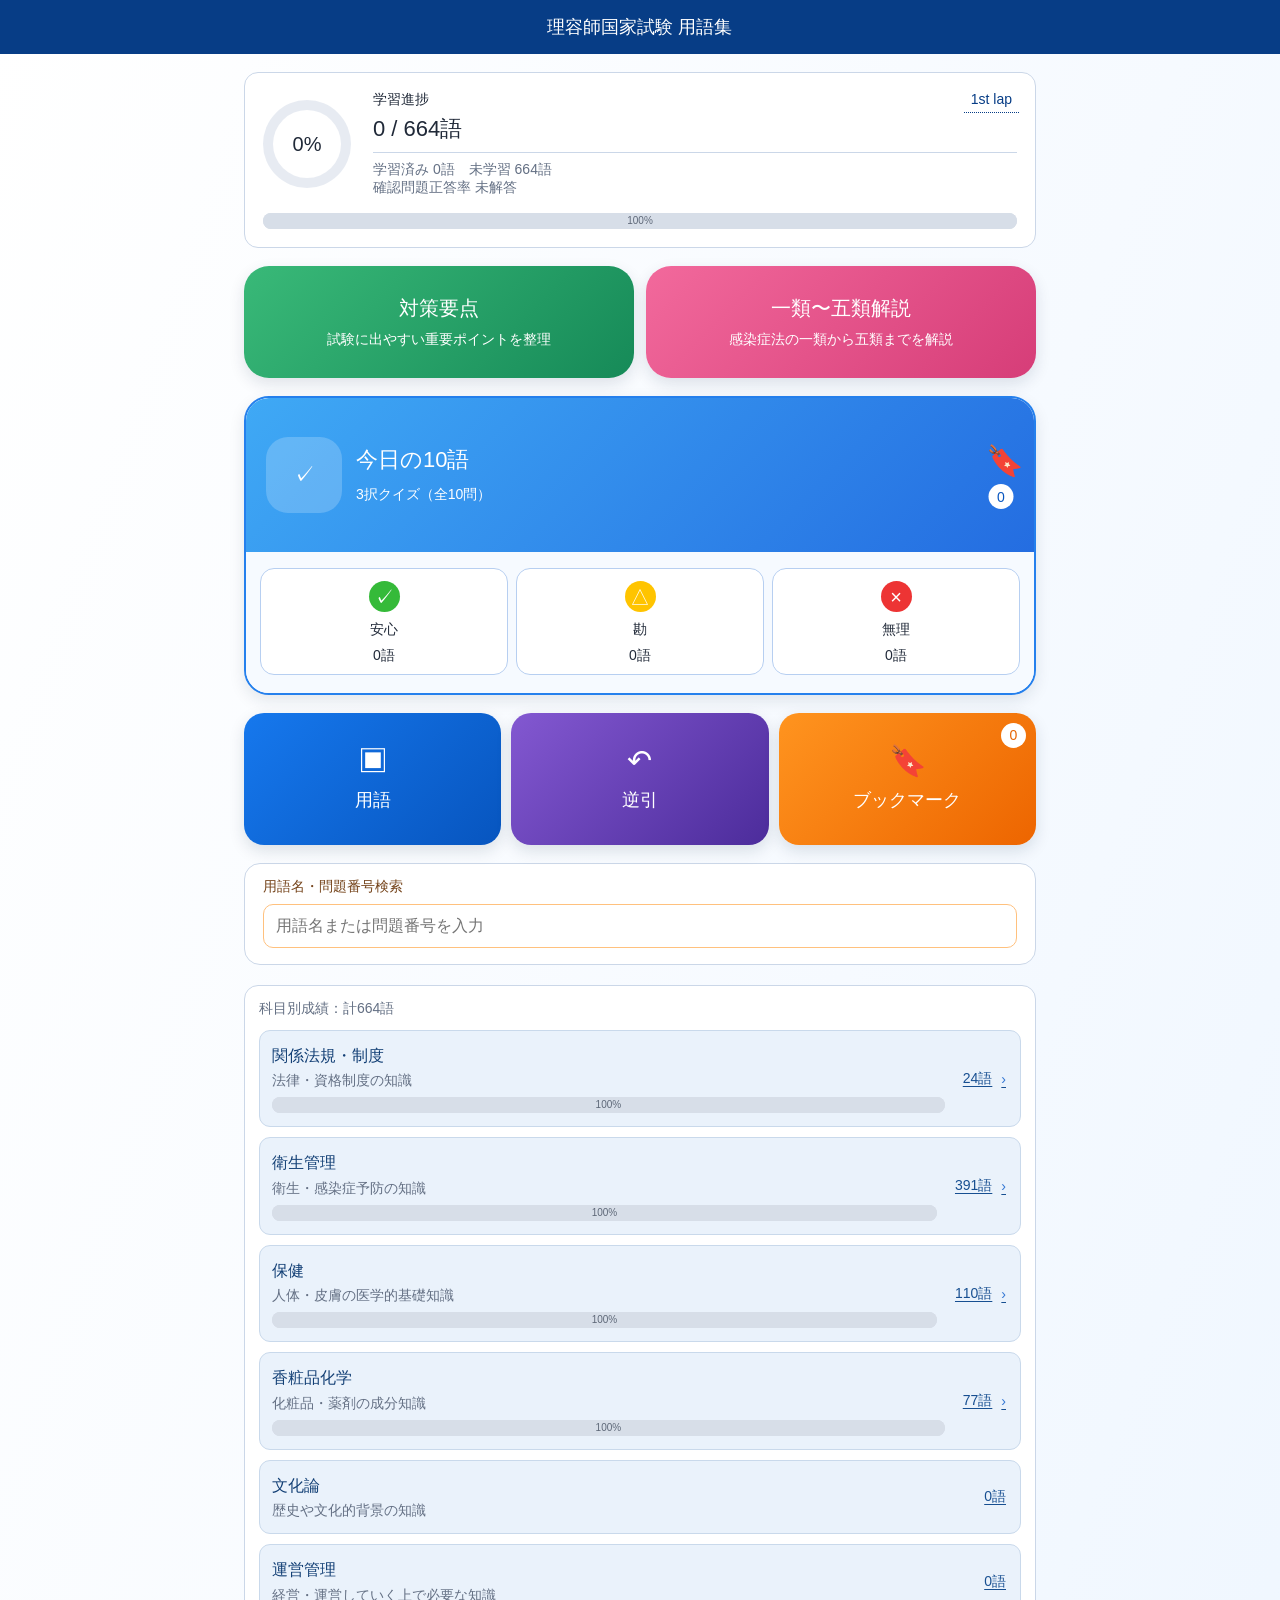
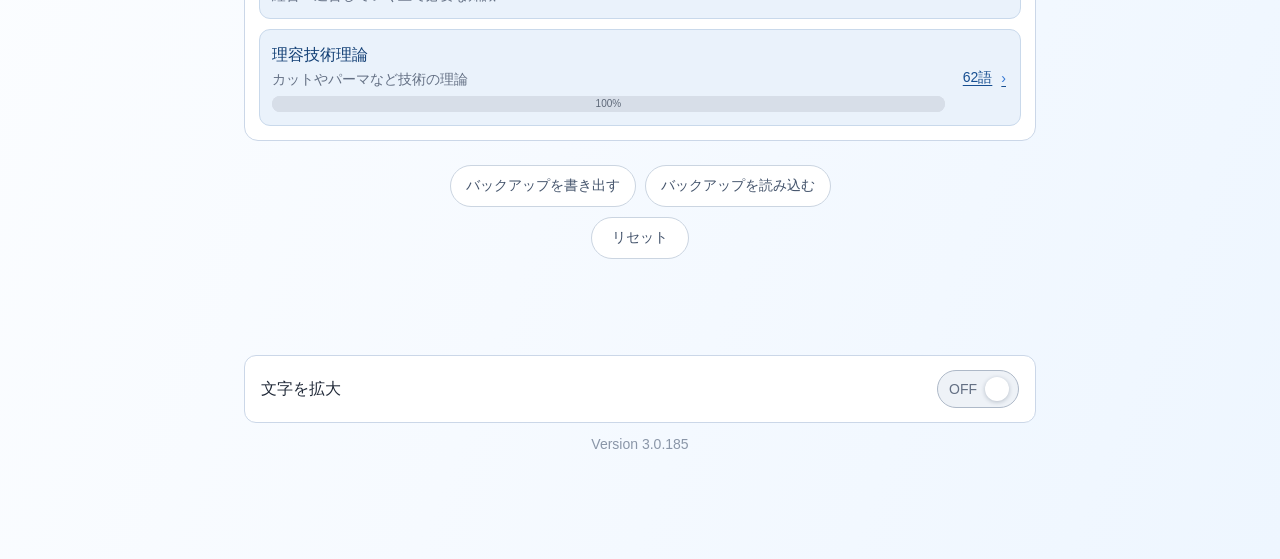
==== commit 8fe8042b: "Add files via upload" ====
--- a/index.html
+++ b/index.html
@@ -26,7 +26,7 @@
 }
 </style>
 <style>
-.learning-mode-grid{display:grid;grid-template-columns:repeat(3,minmax(0,1fr));gap:10px;margin:0 0 14px}
+.learning-mode-grid{display:grid;grid-template-columns:repeat(3,minmax(0,1fr));gap:10px;margin:0 0 18px}
 .learning-mode-card{position:relative;display:grid;place-items:center;align-content:center;gap:12px;min-width:0;min-height:132px;padding:14px 6px;border:0;border-radius:20px;color:#fff;font:inherit;box-shadow:0 6px 16px rgba(16,35,63,.13)}
 .learning-mode-card>span{font-size:var(--font-exception-home-icon);line-height:1}.learning-mode-card strong{font-size:var(--font-lv3);font-weight:500;white-space:nowrap}.learning-mode-card em{position:absolute;top:10px;right:10px;display:grid;place-items:center;min-width:25px;height:25px;padding:0 6px;border-radius:999px;background:#fff;color:#e66300;font-size:var(--font-lv5);font-style:normal;font-weight:400}
 .term-mode{background:linear-gradient(135deg,#1678ed,#0755bf)}.reverse-mode{background:linear-gradient(135deg,#8358d1,#4c2c9b)}.bookmark-mode{background:var(--bookmark-orange-gradient)}
@@ -121,7 +121,7 @@
 }
 </style>
 <style>
-.quiz-progress-card{grid-template-columns:96px minmax(0,1fr);margin-bottom:14px}.quiz-progress-card .quiz-progress-line{grid-column:1/-1;width:100%;margin:2px 0 0}.quiz-home-group,.card-home-group{overflow:hidden;border-radius:25px;background:#fff;box-shadow:0 6px 16px rgba(16,35,63,.10)}.quiz-home-group{margin-bottom:14px;border:2px solid #2580ed}.card-home-group{margin-bottom:18px;border:2px solid #ff8a1d}.quiz-home-group .home-feature-card,.card-home-group .home-feature-card{width:100%;margin:0;border-radius:22px 22px 0 0;box-shadow:none}.quiz-home-results{padding:16px 14px 18px;background:#f6faff}.quiz-home-results h2{margin:0 0 13px;font-size:var(--font-lv3);font-weight:400}.quiz-home-results>div{display:grid;grid-template-columns:repeat(4,minmax(0,1fr));gap:8px}.quiz-home-results button{display:grid;justify-items:center;align-content:center;min-width:0;min-height:101px;padding:12px 3px 9px;border:1px solid #b7cff1;border-radius:14px;background:#fff;color:var(--text);font:inherit;cursor:pointer}.quiz-home-results button>span{display:grid;place-items:center;width:31px;height:31px;margin-bottom:8px;border-radius:50%;background:var(--green);color:#fff;font-size:var(--font-lv2);line-height:1}.quiz-home-results .result-second>span{background:var(--yellow)}.quiz-home-results .result-wrong>span{background:var(--red)}.quiz-home-results .result-unable>span{background:transparent;font-size:var(--font-lv1)}.quiz-home-results button strong{font-size:var(--font-lv5);font-weight:500;line-height:1.35}.quiz-home-results button em{margin-top:8px;font-style:normal;font-size:var(--font-lv2);white-space:nowrap}.card-home-group .home-bookmark-card{margin:0;border:0;border-top:1px solid #ffd3a7;border-radius:0 0 22px 22px;background:#fff9f1}.card-home-group .home-bookmark-card .home-feature-arrow{color:#ff7a10}
+.quiz-progress-card{grid-template-columns:96px minmax(0,1fr);margin-bottom:18px}.quiz-progress-card .quiz-progress-line{grid-column:1/-1;width:100%;margin:2px 0 0}.quiz-home-group,.card-home-group{overflow:hidden;border-radius:25px;background:#fff;box-shadow:0 6px 16px rgba(16,35,63,.10)}.quiz-home-group{margin-bottom:18px;border:2px solid #2580ed}.card-home-group{margin-bottom:18px;border:2px solid #ff8a1d}.quiz-home-group .home-feature-card,.card-home-group .home-feature-card{width:100%;margin:0;border-radius:22px 22px 0 0;box-shadow:none}.quiz-home-results{padding:16px 14px 18px;background:#f6faff}.quiz-home-results h2{margin:0 0 13px;font-size:var(--font-lv3);font-weight:400}.quiz-home-results>div{display:grid;grid-template-columns:repeat(4,minmax(0,1fr));gap:8px}.quiz-home-results button{display:grid;justify-items:center;align-content:center;min-width:0;min-height:101px;padding:12px 3px 9px;border:1px solid #b7cff1;border-radius:14px;background:#fff;color:var(--text);font:inherit;cursor:pointer}.quiz-home-results button>span{display:grid;place-items:center;width:31px;height:31px;margin-bottom:8px;border-radius:50%;background:var(--green);color:#fff;font-size:var(--font-lv2);line-height:1}.quiz-home-results .result-second>span{background:var(--yellow)}.quiz-home-results .result-wrong>span{background:var(--red)}.quiz-home-results .result-unable>span{background:transparent;font-size:var(--font-lv1)}.quiz-home-results button strong{font-size:var(--font-lv5);font-weight:500;line-height:1.35}.quiz-home-results button em{margin-top:8px;font-style:normal;font-size:var(--font-lv2);white-space:nowrap}.card-home-group .home-bookmark-card{margin:0;border:0;border-top:1px solid #ffd3a7;border-radius:0 0 22px 22px;background:#fff9f1}.card-home-group .home-bookmark-card .home-feature-arrow{color:#ff7a10}
 @media(max-width:440px){.quiz-progress-card{grid-template-columns:82px minmax(0,1fr)}.quiz-home-group,.card-home-group{border-radius:20px}.quiz-home-group .home-feature-card,.card-home-group .home-feature-card{grid-template-columns:58px minmax(0,1fr) 18px;grid-template-rows:auto;min-height:126px;padding:14px;border-radius:18px 18px 0 0}.quiz-home-group .home-feature-icon,.card-home-group .home-feature-icon{grid-column:1;width:58px;height:58px}.quiz-home-group .home-feature-copy,.card-home-group .home-feature-copy{grid-column:2}.quiz-home-group .home-feature-arrow,.card-home-group .home-feature-arrow{grid-column:3;grid-row:1}.quiz-home-results{padding:14px 10px 16px}.quiz-home-results h2{font-size:var(--font-lv4)}.quiz-home-results>div{gap:5px}.quiz-home-results button{min-height:93px;padding:10px 2px 8px;border-radius:11px}.quiz-home-results button>span{width:28px;height:28px;font-size:var(--font-lv3)}.quiz-home-results button strong{font-size:var(--font-lv5)}.quiz-home-results button em{font-size:var(--font-lv4)}.card-home-group .home-bookmark-card{border-radius:0 0 18px 18px}}
 
 /* padding fix */
@@ -359,7 +359,7 @@
 }
 </style>
 <style>
-.home-term-search{padding:14px 18px 16px;border-top:1px solid #ffd3a7;background:#fff9f1}.home-term-search label{display:block;margin-bottom:8px;color:#75441b;font-size:var(--font-lv5)}.home-term-search input{width:100%;min-height:44px;padding:9px 12px;border:1px solid #ffc17e;border-radius:10px;background:#fff;color:var(--text);font:inherit;font-size:var(--font-lv4)}.term-search-results{display:grid;gap:6px;max-height:220px;margin-top:8px;overflow-y:auto}.term-search-results:empty{display:none}.term-search-results button{display:grid;grid-template-columns:minmax(0,1fr) auto;gap:10px;align-items:center;width:100%;padding:9px 11px;border:1px solid #ffd3a7;border-radius:9px;background:#fff;color:var(--text);text-align:left;font:inherit}.term-search-results button span{overflow:hidden;text-overflow:ellipsis;white-space:nowrap}.term-search-results button small{color:var(--muted);font-size:var(--font-lv5)}.term-search-results p{margin:5px 0;color:var(--muted);font-size:var(--font-lv5)}.backup-panel{display:flex;flex-wrap:wrap;justify-content:center;gap:9px;margin:24px 0 8px}.backup-panel button{min-height:42px;padding:9px 15px;border:1px solid #cbd5e1;border-radius:999px;background:#fff;color:#43536b;font:inherit;font-size:var(--font-lv5)}.glossary-reset{margin-top:10px}
+.home-term-search{padding:14px 18px 16px;border-top:1px solid #ffd3a7;background:#fff9f1}.home-term-search label{display:block;margin-bottom:8px;color:#75441b;font-size:var(--font-lv5)}.home-term-search input{width:100%;min-height:44px;padding:9px 12px;border:1px solid #ffc17e;border-radius:10px;background:#fff;color:var(--text);font:inherit;font-size:var(--font-lv4)}.term-search-results{display:grid;gap:6px;max-height:220px;margin-top:8px;overflow-y:auto}.term-search-results:empty{display:none}.term-search-result{display:grid;grid-template-columns:minmax(0,1fr) auto;gap:10px;align-items:center;padding:9px 11px;border:1px solid #ffd3a7;border-radius:9px;background:#fff}.term-search-result-label{display:grid;min-width:0}.term-search-result-label span{overflow:hidden;text-overflow:ellipsis;white-space:nowrap}.term-search-result-label small{color:var(--muted);font-size:var(--font-lv5)}.term-search-result-actions{display:flex;gap:6px}.term-search-result-actions button{min-height:36px;padding:6px 9px;border:1px solid #ffc17e;border-radius:8px;background:#fff9f1;color:#75441b;font:inherit;font-size:var(--font-lv5);white-space:nowrap}.term-search-results p{margin:5px 0;color:var(--muted);font-size:var(--font-lv5)}.backup-panel{display:flex;flex-wrap:wrap;justify-content:center;gap:9px;margin:24px 0 8px}.backup-panel button{min-height:42px;padding:9px 15px;border:1px solid #cbd5e1;border-radius:999px;background:#fff;color:#43536b;font:inherit;font-size:var(--font-lv5)}.glossary-reset{margin-top:10px}
 .whiteboard{touch-action:pan-y}.whiteboard-scroll-position{margin-top:12px;padding:8px 2px 2px;text-align:right;color:#b95400;font-size:var(--font-lv5);line-height:1.4}.whiteboard-category-nav{position:fixed;z-index:45;right:0;bottom:0;left:0;display:flex;gap:7px;width:min(820px,100%);margin:0 auto;padding:10px 14px calc(10px + env(safe-area-inset-bottom));overflow-x:auto;border-top:1px solid #ffd0a6;background:rgba(255,249,242,.97);box-shadow:0 -6px 18px rgba(88,45,8,.14);backdrop-filter:blur(8px);scrollbar-width:thin}.whiteboard-category-nav button{flex:0 0 auto;min-height:40px;padding:8px 13px;border:1px solid #ffb56f;border-radius:999px;background:#fff;color:#a84d00;font:inherit;font-size:var(--font-lv5);white-space:nowrap}.whiteboard-category-nav button.selected{border-color:#ef7d18;background:#ef7d18;color:#fff}.whiteboard-study{padding-bottom:70px}
 @media(max-width:440px){.home-term-search{padding:12px 14px 14px}.backup-panel{gap:7px}.backup-panel button{padding-right:12px;padding-left:12px;font-size:var(--font-lv5)}.whiteboard-category-nav{padding-right:11px;padding-left:11px}.whiteboard-category-nav button{font-size:var(--font-lv5)}.whiteboard-scroll-position{font-size:var(--font-lv5)}}
 
@@ -370,8 +370,8 @@
 }
 </style>
 <style>
-.home-term-search{margin:0 0 14px;border:1px solid var(--line);border-radius:16px;background:#fff}
-.home-top-links{margin:14px 0}.home-top-links.home-feature-grid{gap:12px}.home-top-links .home-feature-card{display:grid;grid-template-columns:minmax(0,1fr);gap:0;align-items:center;min-height:112px;padding:18px 20px;text-decoration:none}.home-top-links .home-feature-copy{grid-column:1;grid-row:auto;text-align:center}.home-top-links .home-feature-copy strong{font-size:var(--font-lv2);white-space:normal;line-height:1.35}.home-top-links .home-feature-copy small{margin-top:8px;line-height:1.4}.feature-points{background:linear-gradient(135deg,#39b978 0%,#168a58 100%)}.feature-infection{background:linear-gradient(135deg,#f2699c 0%,#d63d78 100%)}@media(max-width:620px){.home-top-links .home-feature-card{min-height:104px;padding:16px}.home-top-links .home-feature-copy strong{font-size:var(--font-lv3)}.home-top-links .home-feature-copy small{font-size:var(--font-lv5)}}@media(max-width:440px){.home-top-links .home-feature-card{min-height:98px;padding:14px}.home-top-links .home-feature-copy strong{font-size:var(--font-lv4)}}
+.home-term-search{margin:0 0 18px;border:1px solid var(--line);border-radius:16px;background:#fff}
+.home-top-links{margin:18px 0}.home-top-links.home-feature-grid{gap:12px}.home-top-links .home-feature-card{display:grid;grid-template-columns:minmax(0,1fr);gap:0;align-items:center;min-height:112px;padding:18px 20px;text-decoration:none}.home-top-links .home-feature-copy{grid-column:1;grid-row:auto;text-align:center}.home-top-links .home-feature-copy strong{font-size:var(--font-lv2);white-space:normal;line-height:1.35}.home-top-links .home-feature-copy small{margin-top:8px;line-height:1.4}.feature-points{background:linear-gradient(135deg,#39b978 0%,#168a58 100%)}.feature-infection{background:linear-gradient(135deg,#f2699c 0%,#d63d78 100%)}@media(max-width:620px){.home-top-links .home-feature-card{min-height:104px;padding:16px}.home-top-links .home-feature-copy strong{font-size:var(--font-lv3)}.home-top-links .home-feature-copy small{font-size:var(--font-lv5)}}@media(max-width:440px){.home-top-links .home-feature-card{min-height:98px;padding:14px}.home-top-links .home-feature-copy strong{font-size:var(--font-lv4)}}
 .whiteboard-category-nav{right:auto;left:50%;width:min(820px,100vw);max-width:100vw;margin:0;transform:translate3d(-50%,0,0);backface-visibility:hidden;will-change:transform;contain:layout paint;-webkit-backdrop-filter:none;backdrop-filter:none;background:#fff9f2}
 .learning-category-nav{display:flex;gap:7px;width:100%;margin:0 0 12px;padding:2px 0 7px;overflow-x:auto;overscroll-behavior-x:contain;-webkit-overflow-scrolling:touch;scrollbar-width:thin}.learning-category-nav button{flex:0 0 auto;min-height:40px;padding:8px 13px;border:1px solid #e2c6a8;border-radius:999px;background:#fffaf5;color:#8b6a4e;font:inherit;font-size:var(--font-lv5);white-space:nowrap}.learning-category-nav button.selected{border-color:#ef7d18;background:#ef7d18;color:#fff}.learning-card{min-width:0}.learning-card header,.learning-card-scroll,.learning-details,.learning-details section{min-width:0;max-width:100%}
 #list-container,.term-card,.term-card summary,.term-card .term-back,.term-card .term-field,.term-card .term-value,.term-card .exam-list,.term-card .exam-line-text{min-width:0;max-width:100%}.term-card summary>span:nth-child(2){min-width:0;overflow-wrap:anywhere}.term-card summary>.term-category{max-width:42%;white-space:normal;text-align:right}.term-card .term-back{width:100%;overflow-x:hidden}.term-card .term-value,.term-card .exam-line-text{width:auto;word-break:normal;overflow-wrap:break-word;white-space:normal;writing-mode:horizontal-tb}.term-card .exam-bullet>.exam-line-text{flex:1 1 auto}.term-card .dictionary-link{display:inline;white-space:normal;word-break:keep-all;overflow-wrap:normal}.term-card .source-content,.term-card .source-content a{word-break:normal;overflow-wrap:anywhere}
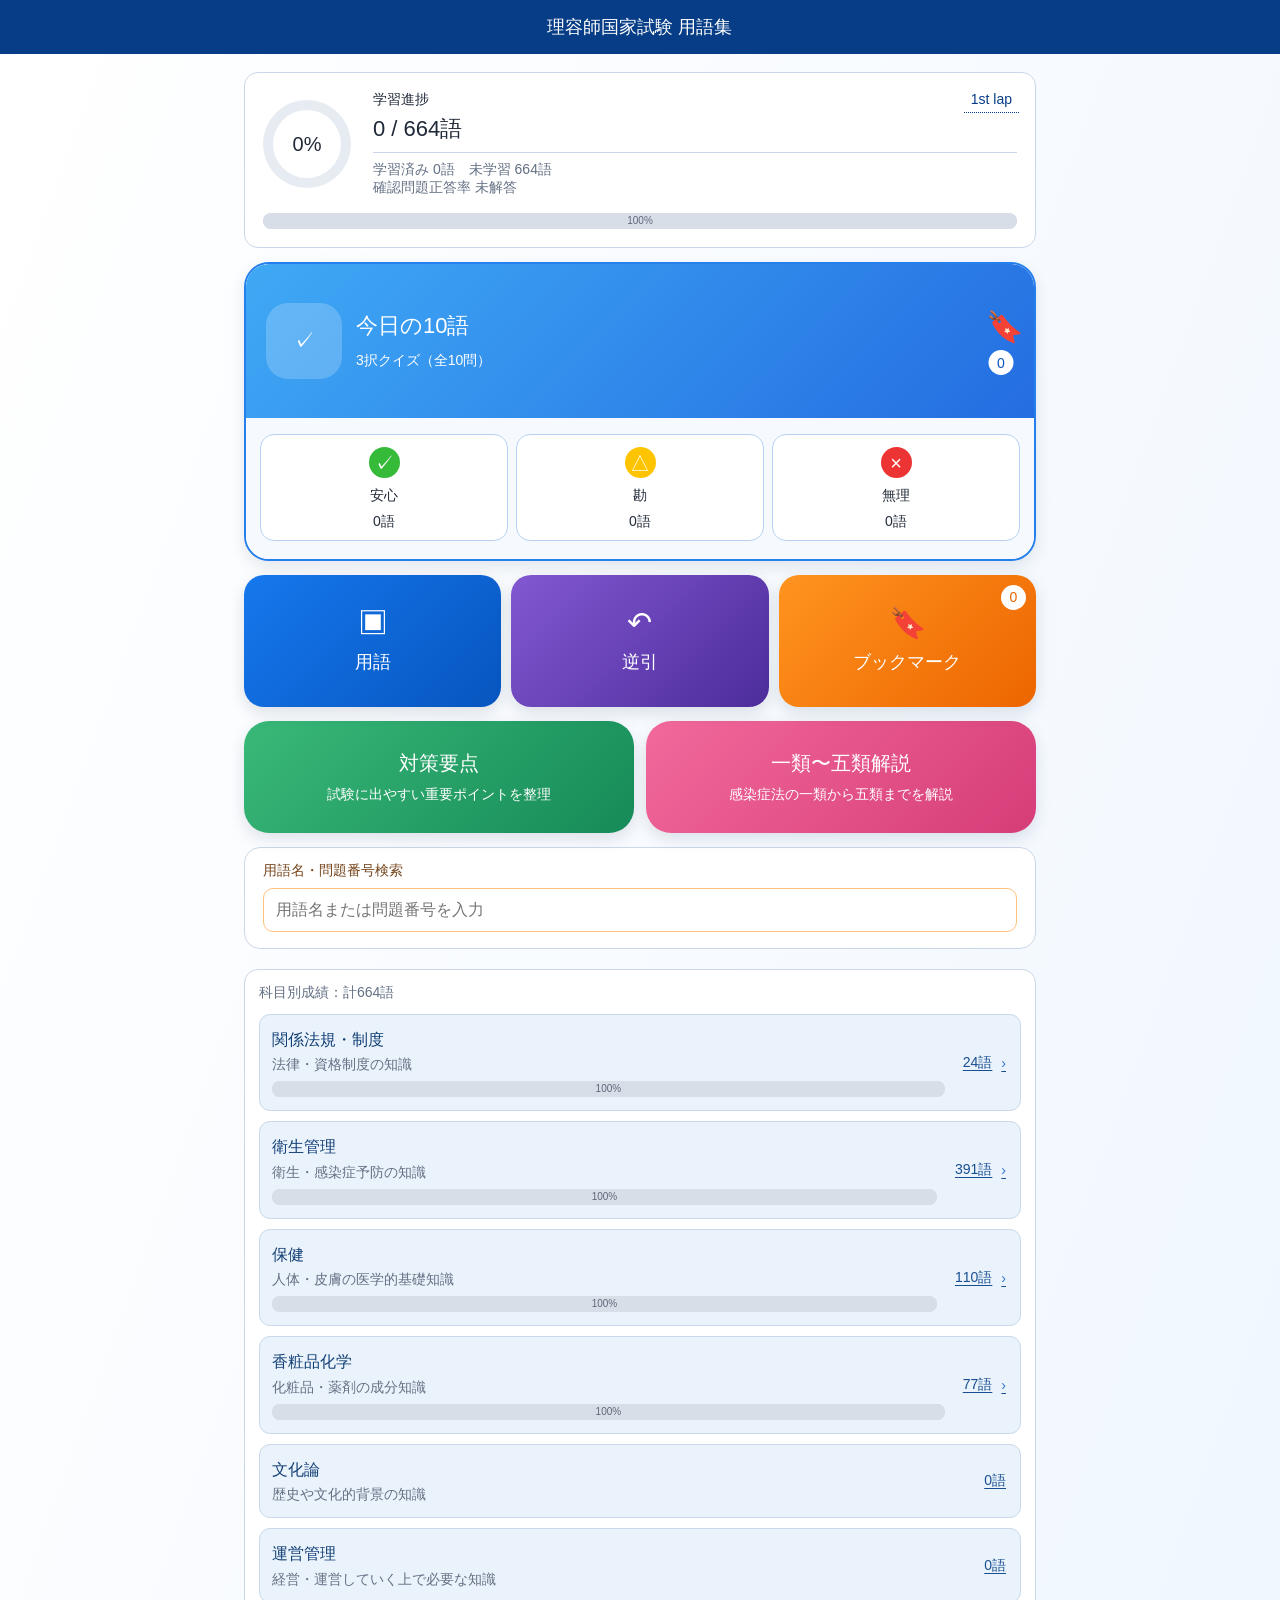
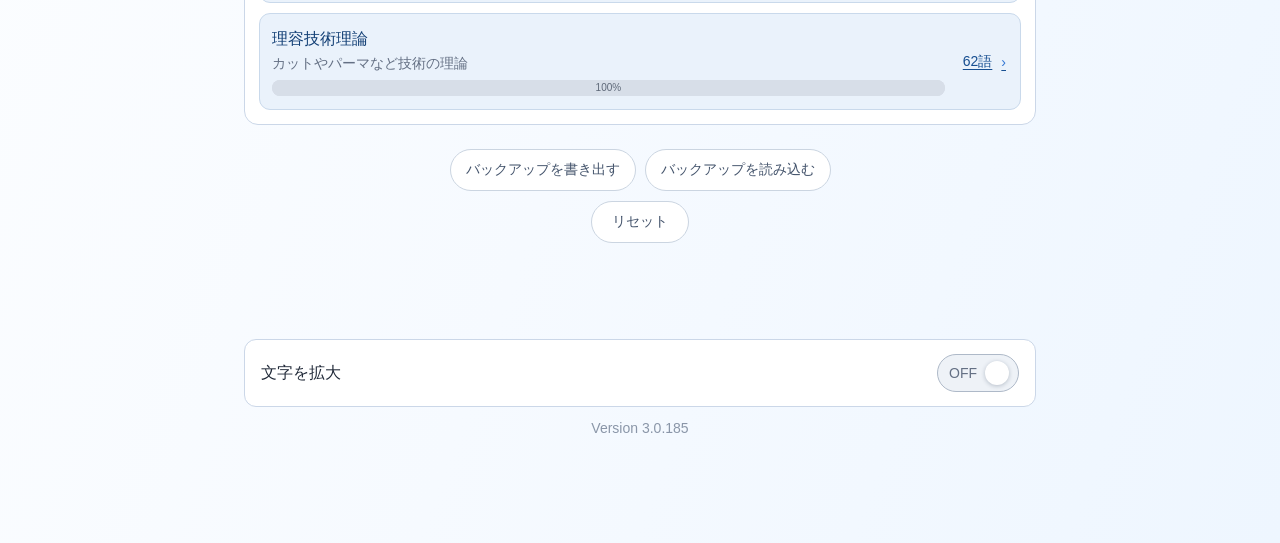
==== commit b6e19fe6: "Add files via upload" ====
--- a/index.html
+++ b/index.html
@@ -26,7 +26,7 @@
 }
 </style>
 <style>
-.learning-mode-grid{display:grid;grid-template-columns:repeat(3,minmax(0,1fr));gap:10px;margin:0 0 18px}
+.learning-mode-grid{display:grid;grid-template-columns:repeat(3,minmax(0,1fr));gap:10px;margin:0 0 14px}
 .learning-mode-card{position:relative;display:grid;place-items:center;align-content:center;gap:12px;min-width:0;min-height:132px;padding:14px 6px;border:0;border-radius:20px;color:#fff;font:inherit;box-shadow:0 6px 16px rgba(16,35,63,.13)}
 .learning-mode-card>span{font-size:var(--font-exception-home-icon);line-height:1}.learning-mode-card strong{font-size:var(--font-lv3);font-weight:500;white-space:nowrap}.learning-mode-card em{position:absolute;top:10px;right:10px;display:grid;place-items:center;min-width:25px;height:25px;padding:0 6px;border-radius:999px;background:#fff;color:#e66300;font-size:var(--font-lv5);font-style:normal;font-weight:400}
 .term-mode{background:linear-gradient(135deg,#1678ed,#0755bf)}.reverse-mode{background:linear-gradient(135deg,#8358d1,#4c2c9b)}.bookmark-mode{background:var(--bookmark-orange-gradient)}
@@ -121,7 +121,7 @@
 }
 </style>
 <style>
-.quiz-progress-card{grid-template-columns:96px minmax(0,1fr);margin-bottom:18px}.quiz-progress-card .quiz-progress-line{grid-column:1/-1;width:100%;margin:2px 0 0}.quiz-home-group,.card-home-group{overflow:hidden;border-radius:25px;background:#fff;box-shadow:0 6px 16px rgba(16,35,63,.10)}.quiz-home-group{margin-bottom:18px;border:2px solid #2580ed}.card-home-group{margin-bottom:18px;border:2px solid #ff8a1d}.quiz-home-group .home-feature-card,.card-home-group .home-feature-card{width:100%;margin:0;border-radius:22px 22px 0 0;box-shadow:none}.quiz-home-results{padding:16px 14px 18px;background:#f6faff}.quiz-home-results h2{margin:0 0 13px;font-size:var(--font-lv3);font-weight:400}.quiz-home-results>div{display:grid;grid-template-columns:repeat(4,minmax(0,1fr));gap:8px}.quiz-home-results button{display:grid;justify-items:center;align-content:center;min-width:0;min-height:101px;padding:12px 3px 9px;border:1px solid #b7cff1;border-radius:14px;background:#fff;color:var(--text);font:inherit;cursor:pointer}.quiz-home-results button>span{display:grid;place-items:center;width:31px;height:31px;margin-bottom:8px;border-radius:50%;background:var(--green);color:#fff;font-size:var(--font-lv2);line-height:1}.quiz-home-results .result-second>span{background:var(--yellow)}.quiz-home-results .result-wrong>span{background:var(--red)}.quiz-home-results .result-unable>span{background:transparent;font-size:var(--font-lv1)}.quiz-home-results button strong{font-size:var(--font-lv5);font-weight:500;line-height:1.35}.quiz-home-results button em{margin-top:8px;font-style:normal;font-size:var(--font-lv2);white-space:nowrap}.card-home-group .home-bookmark-card{margin:0;border:0;border-top:1px solid #ffd3a7;border-radius:0 0 22px 22px;background:#fff9f1}.card-home-group .home-bookmark-card .home-feature-arrow{color:#ff7a10}
+.quiz-progress-card{grid-template-columns:96px minmax(0,1fr);margin-bottom:14px}.quiz-progress-card .quiz-progress-line{grid-column:1/-1;width:100%;margin:2px 0 0}.quiz-home-group,.card-home-group{overflow:hidden;border-radius:25px;background:#fff;box-shadow:0 6px 16px rgba(16,35,63,.10)}.quiz-home-group{margin-bottom:14px;border:2px solid #2580ed}.card-home-group{margin-bottom:18px;border:2px solid #ff8a1d}.quiz-home-group .home-feature-card,.card-home-group .home-feature-card{width:100%;margin:0;border-radius:22px 22px 0 0;box-shadow:none}.quiz-home-results{padding:16px 14px 18px;background:#f6faff}.quiz-home-results h2{margin:0 0 13px;font-size:var(--font-lv3);font-weight:400}.quiz-home-results>div{display:grid;grid-template-columns:repeat(4,minmax(0,1fr));gap:8px}.quiz-home-results button{display:grid;justify-items:center;align-content:center;min-width:0;min-height:101px;padding:12px 3px 9px;border:1px solid #b7cff1;border-radius:14px;background:#fff;color:var(--text);font:inherit;cursor:pointer}.quiz-home-results button>span{display:grid;place-items:center;width:31px;height:31px;margin-bottom:8px;border-radius:50%;background:var(--green);color:#fff;font-size:var(--font-lv2);line-height:1}.quiz-home-results .result-second>span{background:var(--yellow)}.quiz-home-results .result-wrong>span{background:var(--red)}.quiz-home-results .result-unable>span{background:transparent;font-size:var(--font-lv1)}.quiz-home-results button strong{font-size:var(--font-lv5);font-weight:500;line-height:1.35}.quiz-home-results button em{margin-top:8px;font-style:normal;font-size:var(--font-lv2);white-space:nowrap}.card-home-group .home-bookmark-card{margin:0;border:0;border-top:1px solid #ffd3a7;border-radius:0 0 22px 22px;background:#fff9f1}.card-home-group .home-bookmark-card .home-feature-arrow{color:#ff7a10}
 @media(max-width:440px){.quiz-progress-card{grid-template-columns:82px minmax(0,1fr)}.quiz-home-group,.card-home-group{border-radius:20px}.quiz-home-group .home-feature-card,.card-home-group .home-feature-card{grid-template-columns:58px minmax(0,1fr) 18px;grid-template-rows:auto;min-height:126px;padding:14px;border-radius:18px 18px 0 0}.quiz-home-group .home-feature-icon,.card-home-group .home-feature-icon{grid-column:1;width:58px;height:58px}.quiz-home-group .home-feature-copy,.card-home-group .home-feature-copy{grid-column:2}.quiz-home-group .home-feature-arrow,.card-home-group .home-feature-arrow{grid-column:3;grid-row:1}.quiz-home-results{padding:14px 10px 16px}.quiz-home-results h2{font-size:var(--font-lv4)}.quiz-home-results>div{gap:5px}.quiz-home-results button{min-height:93px;padding:10px 2px 8px;border-radius:11px}.quiz-home-results button>span{width:28px;height:28px;font-size:var(--font-lv3)}.quiz-home-results button strong{font-size:var(--font-lv5)}.quiz-home-results button em{font-size:var(--font-lv4)}.card-home-group .home-bookmark-card{border-radius:0 0 18px 18px}}
 
 /* padding fix */
@@ -370,8 +370,8 @@
 }
 </style>
 <style>
-.home-term-search{margin:0 0 18px;border:1px solid var(--line);border-radius:16px;background:#fff}
-.home-top-links{margin:18px 0}.home-top-links.home-feature-grid{gap:12px}.home-top-links .home-feature-card{display:grid;grid-template-columns:minmax(0,1fr);gap:0;align-items:center;min-height:112px;padding:18px 20px;text-decoration:none}.home-top-links .home-feature-copy{grid-column:1;grid-row:auto;text-align:center}.home-top-links .home-feature-copy strong{font-size:var(--font-lv2);white-space:normal;line-height:1.35}.home-top-links .home-feature-copy small{margin-top:8px;line-height:1.4}.feature-points{background:linear-gradient(135deg,#39b978 0%,#168a58 100%)}.feature-infection{background:linear-gradient(135deg,#f2699c 0%,#d63d78 100%)}@media(max-width:620px){.home-top-links .home-feature-card{min-height:104px;padding:16px}.home-top-links .home-feature-copy strong{font-size:var(--font-lv3)}.home-top-links .home-feature-copy small{font-size:var(--font-lv5)}}@media(max-width:440px){.home-top-links .home-feature-card{min-height:98px;padding:14px}.home-top-links .home-feature-copy strong{font-size:var(--font-lv4)}}
+.home-term-search{margin:0 0 14px;border:1px solid var(--line);border-radius:16px;background:#fff}
+.home-top-links{margin:14px 0}.home-top-links.home-feature-grid{gap:12px}.home-top-links .home-feature-card{display:grid;grid-template-columns:minmax(0,1fr);gap:0;align-items:center;min-height:112px;padding:18px 20px;text-decoration:none}.home-top-links .home-feature-copy{grid-column:1;grid-row:auto;text-align:center}.home-top-links .home-feature-copy strong{font-size:var(--font-lv2);white-space:normal;line-height:1.35}.home-top-links .home-feature-copy small{margin-top:8px;line-height:1.4}.feature-points{background:linear-gradient(135deg,#39b978 0%,#168a58 100%)}.feature-infection{background:linear-gradient(135deg,#f2699c 0%,#d63d78 100%)}@media(max-width:620px){.home-top-links .home-feature-card{min-height:104px;padding:16px}.home-top-links .home-feature-copy strong{font-size:var(--font-lv3)}.home-top-links .home-feature-copy small{font-size:var(--font-lv5)}}@media(max-width:440px){.home-top-links .home-feature-card{min-height:98px;padding:14px}.home-top-links .home-feature-copy strong{font-size:var(--font-lv4)}}
 .whiteboard-category-nav{right:auto;left:50%;width:min(820px,100vw);max-width:100vw;margin:0;transform:translate3d(-50%,0,0);backface-visibility:hidden;will-change:transform;contain:layout paint;-webkit-backdrop-filter:none;backdrop-filter:none;background:#fff9f2}
 .learning-category-nav{display:flex;gap:7px;width:100%;margin:0 0 12px;padding:2px 0 7px;overflow-x:auto;overscroll-behavior-x:contain;-webkit-overflow-scrolling:touch;scrollbar-width:thin}.learning-category-nav button{flex:0 0 auto;min-height:40px;padding:8px 13px;border:1px solid #e2c6a8;border-radius:999px;background:#fffaf5;color:#8b6a4e;font:inherit;font-size:var(--font-lv5);white-space:nowrap}.learning-category-nav button.selected{border-color:#ef7d18;background:#ef7d18;color:#fff}.learning-card{min-width:0}.learning-card header,.learning-card-scroll,.learning-details,.learning-details section{min-width:0;max-width:100%}
 #list-container,.term-card,.term-card summary,.term-card .term-back,.term-card .term-field,.term-card .term-value,.term-card .exam-list,.term-card .exam-line-text{min-width:0;max-width:100%}.term-card summary>span:nth-child(2){min-width:0;overflow-wrap:anywhere}.term-card summary>.term-category{max-width:42%;white-space:normal;text-align:right}.term-card .term-back{width:100%;overflow-x:hidden}.term-card .term-value,.term-card .exam-line-text{width:auto;word-break:normal;overflow-wrap:break-word;white-space:normal;writing-mode:horizontal-tb}.term-card .exam-bullet>.exam-line-text{flex:1 1 auto}.term-card .dictionary-link{display:inline;white-space:normal;word-break:keep-all;overflow-wrap:normal}.term-card .source-content,.term-card .source-content a{word-break:normal;overflow-wrap:anywhere}
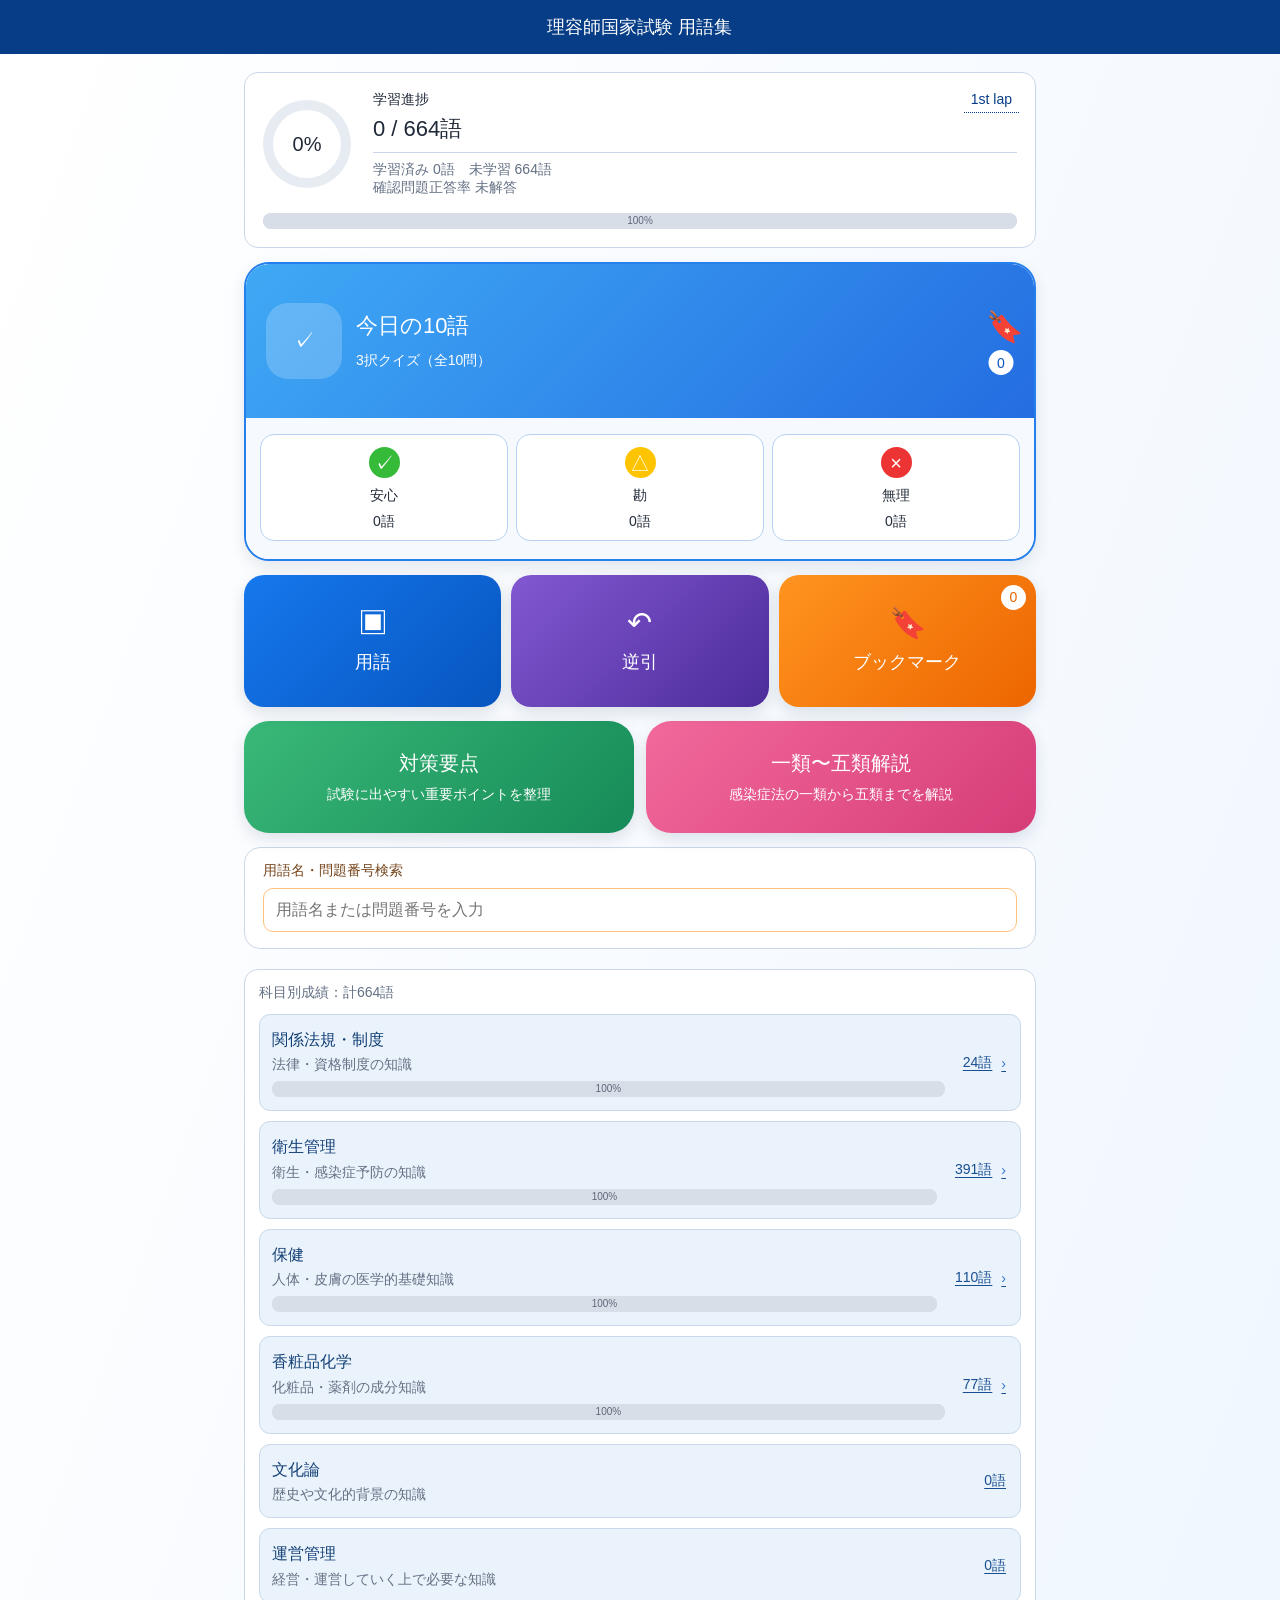
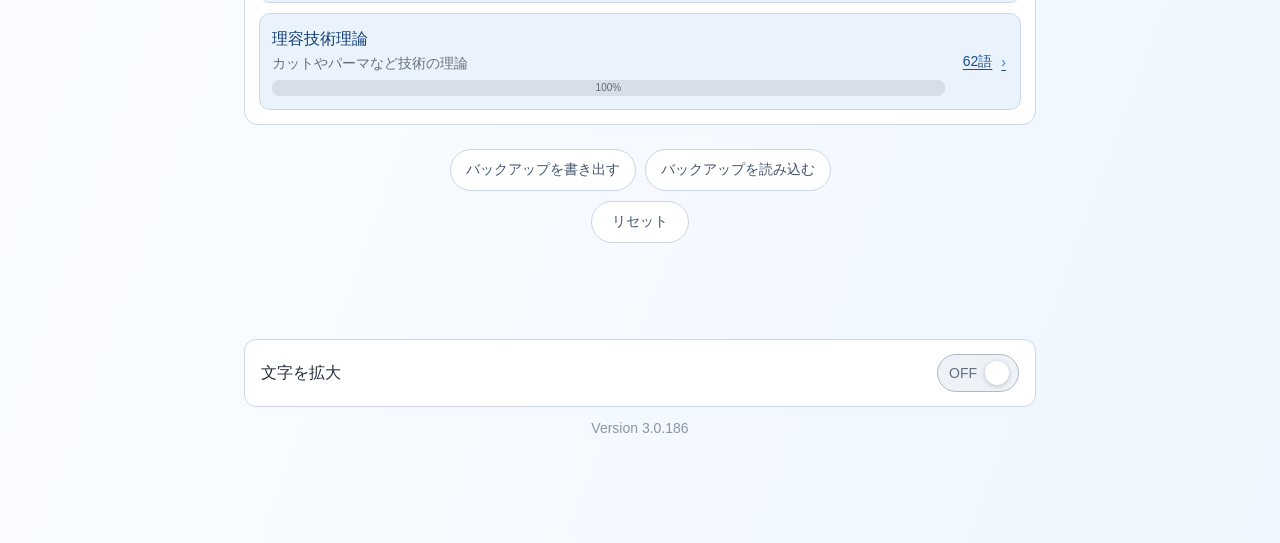
==== commit 4a7bd9c4: "Add files via upload" ====
--- a/index.html
+++ b/index.html
@@ -3,12 +3,12 @@
 <head>
 <meta charset="utf-8">
 <meta name="viewport" content="width=device-width,initial-scale=1,viewport-fit=cover">
-<title>理容師国家試験 用語集 Version 3.0.185</title>
+<title>理容師国家試験 用語集 Version 3.0.186</title>
 <link rel="manifest" href="manifest.webmanifest">
 <link rel="apple-touch-icon" href="apple-touch-icon.png">
 <link rel="icon" type="image/png" sizes="32x32" href="favicon-32.png">
 <link rel="icon" type="image/png" sizes="192x192" href="icon-192.png">
-<link rel="stylesheet" href="style.css?v=3.0.185">
+<link rel="stylesheet" href="style.css?v=3.0.186">
 <style>
 :root{
 --font-lv1:22px;--font-lv2:20px;--font-lv3:18px;--font-lv4:16px;--font-lv5:14px;
@@ -361,7 +361,7 @@
 <style>
 .home-term-search{padding:14px 18px 16px;border-top:1px solid #ffd3a7;background:#fff9f1}.home-term-search label{display:block;margin-bottom:8px;color:#75441b;font-size:var(--font-lv5)}.home-term-search input{width:100%;min-height:44px;padding:9px 12px;border:1px solid #ffc17e;border-radius:10px;background:#fff;color:var(--text);font:inherit;font-size:var(--font-lv4)}.term-search-results{display:grid;gap:6px;max-height:220px;margin-top:8px;overflow-y:auto}.term-search-results:empty{display:none}.term-search-result{display:grid;grid-template-columns:minmax(0,1fr) auto;gap:10px;align-items:center;padding:9px 11px;border:1px solid #ffd3a7;border-radius:9px;background:#fff}.term-search-result-label{display:grid;min-width:0}.term-search-result-label span{overflow:hidden;text-overflow:ellipsis;white-space:nowrap}.term-search-result-label small{color:var(--muted);font-size:var(--font-lv5)}.term-search-result-actions{display:flex;gap:6px}.term-search-result-actions button{min-height:36px;padding:6px 9px;border:1px solid #ffc17e;border-radius:8px;background:#fff9f1;color:#75441b;font:inherit;font-size:var(--font-lv5);white-space:nowrap}.term-search-results p{margin:5px 0;color:var(--muted);font-size:var(--font-lv5)}.backup-panel{display:flex;flex-wrap:wrap;justify-content:center;gap:9px;margin:24px 0 8px}.backup-panel button{min-height:42px;padding:9px 15px;border:1px solid #cbd5e1;border-radius:999px;background:#fff;color:#43536b;font:inherit;font-size:var(--font-lv5)}.glossary-reset{margin-top:10px}
 .whiteboard{touch-action:pan-y}.whiteboard-scroll-position{margin-top:12px;padding:8px 2px 2px;text-align:right;color:#b95400;font-size:var(--font-lv5);line-height:1.4}.whiteboard-category-nav{position:fixed;z-index:45;right:0;bottom:0;left:0;display:flex;gap:7px;width:min(820px,100%);margin:0 auto;padding:10px 14px calc(10px + env(safe-area-inset-bottom));overflow-x:auto;border-top:1px solid #ffd0a6;background:rgba(255,249,242,.97);box-shadow:0 -6px 18px rgba(88,45,8,.14);backdrop-filter:blur(8px);scrollbar-width:thin}.whiteboard-category-nav button{flex:0 0 auto;min-height:40px;padding:8px 13px;border:1px solid #ffb56f;border-radius:999px;background:#fff;color:#a84d00;font:inherit;font-size:var(--font-lv5);white-space:nowrap}.whiteboard-category-nav button.selected{border-color:#ef7d18;background:#ef7d18;color:#fff}.whiteboard-study{padding-bottom:70px}
-@media(max-width:440px){.home-term-search{padding:12px 14px 14px}.backup-panel{gap:7px}.backup-panel button{padding-right:12px;padding-left:12px;font-size:var(--font-lv5)}.whiteboard-category-nav{padding-right:11px;padding-left:11px}.whiteboard-category-nav button{font-size:var(--font-lv5)}.whiteboard-scroll-position{font-size:var(--font-lv5)}}
+@media(max-width:440px){.home-term-search{padding:12px 14px 14px}.term-search-result{grid-template-columns:minmax(0,1fr);gap:8px;align-items:stretch}.term-search-result-label span{overflow:visible;text-overflow:clip;white-space:normal;overflow-wrap:anywhere}.term-search-result-label small{white-space:normal;overflow-wrap:anywhere}.term-search-result-actions{display:grid;grid-template-columns:repeat(2,minmax(0,1fr));width:100%}.term-search-result-actions button{width:100%;min-width:0}.backup-panel{gap:7px}.backup-panel button{padding-right:12px;padding-left:12px;font-size:var(--font-lv5)}.whiteboard-category-nav{padding-right:11px;padding-left:11px}.whiteboard-category-nav button{font-size:var(--font-lv5)}.whiteboard-scroll-position{font-size:var(--font-lv5)}}
 
 /* padding fix */
 .inf-box, .box {
@@ -497,10 +497,10 @@
 <body>
 <nav class="g-nav"><button id="glossaryBack" class="header-nav-button" type="button" onclick="Glossary.back()" aria-label="戻る" hidden>‹</button><span class="g-title">理容師国家試験 用語集</span><button id="glossaryHome" class="header-nav-button" type="button" onclick="Glossary.home()" aria-label="ホームへ戻る" hidden>⌂</button></nav>
 <main class="page" id="app"></main>
-<script src="infectionDiseaseData.js?v=3.0.185"></script>
-<script src="glossaryData.js?v=3.0.185"></script>
-<script src="glossaryQuizData.js?v=3.0.185"></script>
-<script src="glossaryApp.js?v=3.0.185"></script>
+<script src="infectionDiseaseData.js?v=3.0.186"></script>
+<script src="glossaryData.js?v=3.0.186"></script>
+<script src="glossaryQuizData.js?v=3.0.186"></script>
+<script src="glossaryApp.js?v=3.0.186"></script>
 <script>
 if('serviceWorker' in navigator){
  let controlled=Boolean(navigator.serviceWorker.controller),reloading=false;
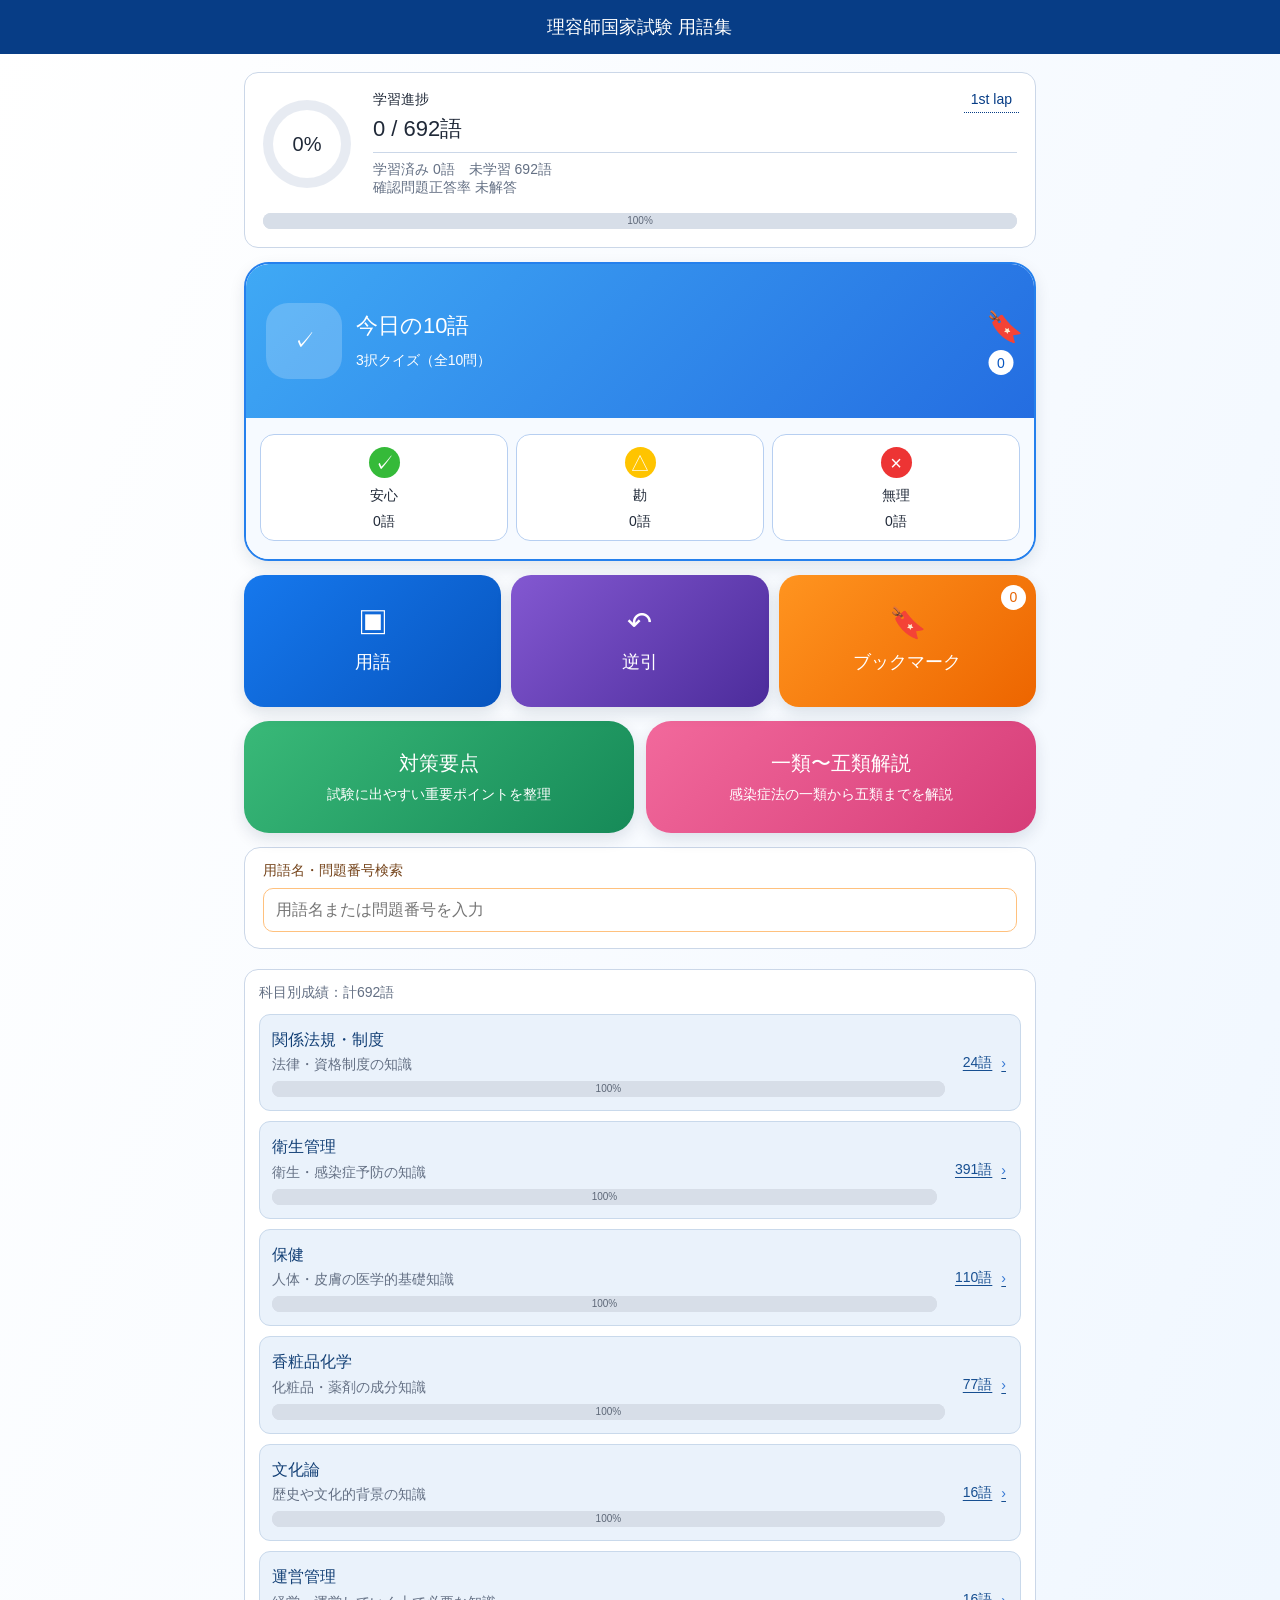
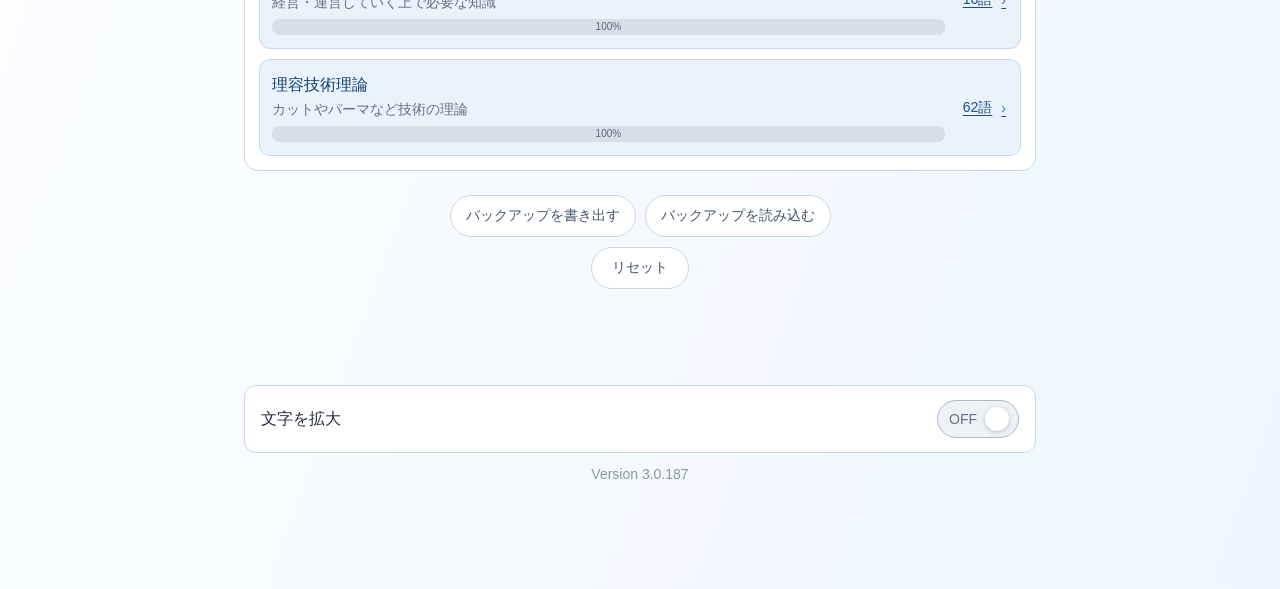
==== commit 835c2ec2: "Add files via upload" ====
--- a/index.html
+++ b/index.html
@@ -3,12 +3,12 @@
 <head>
 <meta charset="utf-8">
 <meta name="viewport" content="width=device-width,initial-scale=1,viewport-fit=cover">
-<title>理容師国家試験 用語集 Version 3.0.186</title>
+<title>理容師国家試験 用語集 Version 3.0.187</title>
 <link rel="manifest" href="manifest.webmanifest">
 <link rel="apple-touch-icon" href="apple-touch-icon.png">
 <link rel="icon" type="image/png" sizes="32x32" href="favicon-32.png">
 <link rel="icon" type="image/png" sizes="192x192" href="icon-192.png">
-<link rel="stylesheet" href="style.css?v=3.0.186">
+<link rel="stylesheet" href="style.css?v=3.0.187">
 <style>
 :root{
 --font-lv1:22px;--font-lv2:20px;--font-lv3:18px;--font-lv4:16px;--font-lv5:14px;
@@ -497,10 +497,11 @@
 <body>
 <nav class="g-nav"><button id="glossaryBack" class="header-nav-button" type="button" onclick="Glossary.back()" aria-label="戻る" hidden>‹</button><span class="g-title">理容師国家試験 用語集</span><button id="glossaryHome" class="header-nav-button" type="button" onclick="Glossary.home()" aria-label="ホームへ戻る" hidden>⌂</button></nav>
 <main class="page" id="app"></main>
-<script src="infectionDiseaseData.js?v=3.0.186"></script>
-<script src="glossaryData.js?v=3.0.186"></script>
-<script src="glossaryQuizData.js?v=3.0.186"></script>
-<script src="glossaryApp.js?v=3.0.186"></script>
+<script src="infectionDiseaseData.js?v=3.0.187"></script>
+<script src="glossaryData.js?v=3.0.187"></script>
+<script src="glossaryQuizData.js?v=3.0.187"></script>
+<script src="cultureManagementData.js?v=3.0.187"></script>
+<script src="glossaryApp.js?v=3.0.187"></script>
 <script>
 if('serviceWorker' in navigator){
  let controlled=Boolean(navigator.serviceWorker.controller),reloading=false;
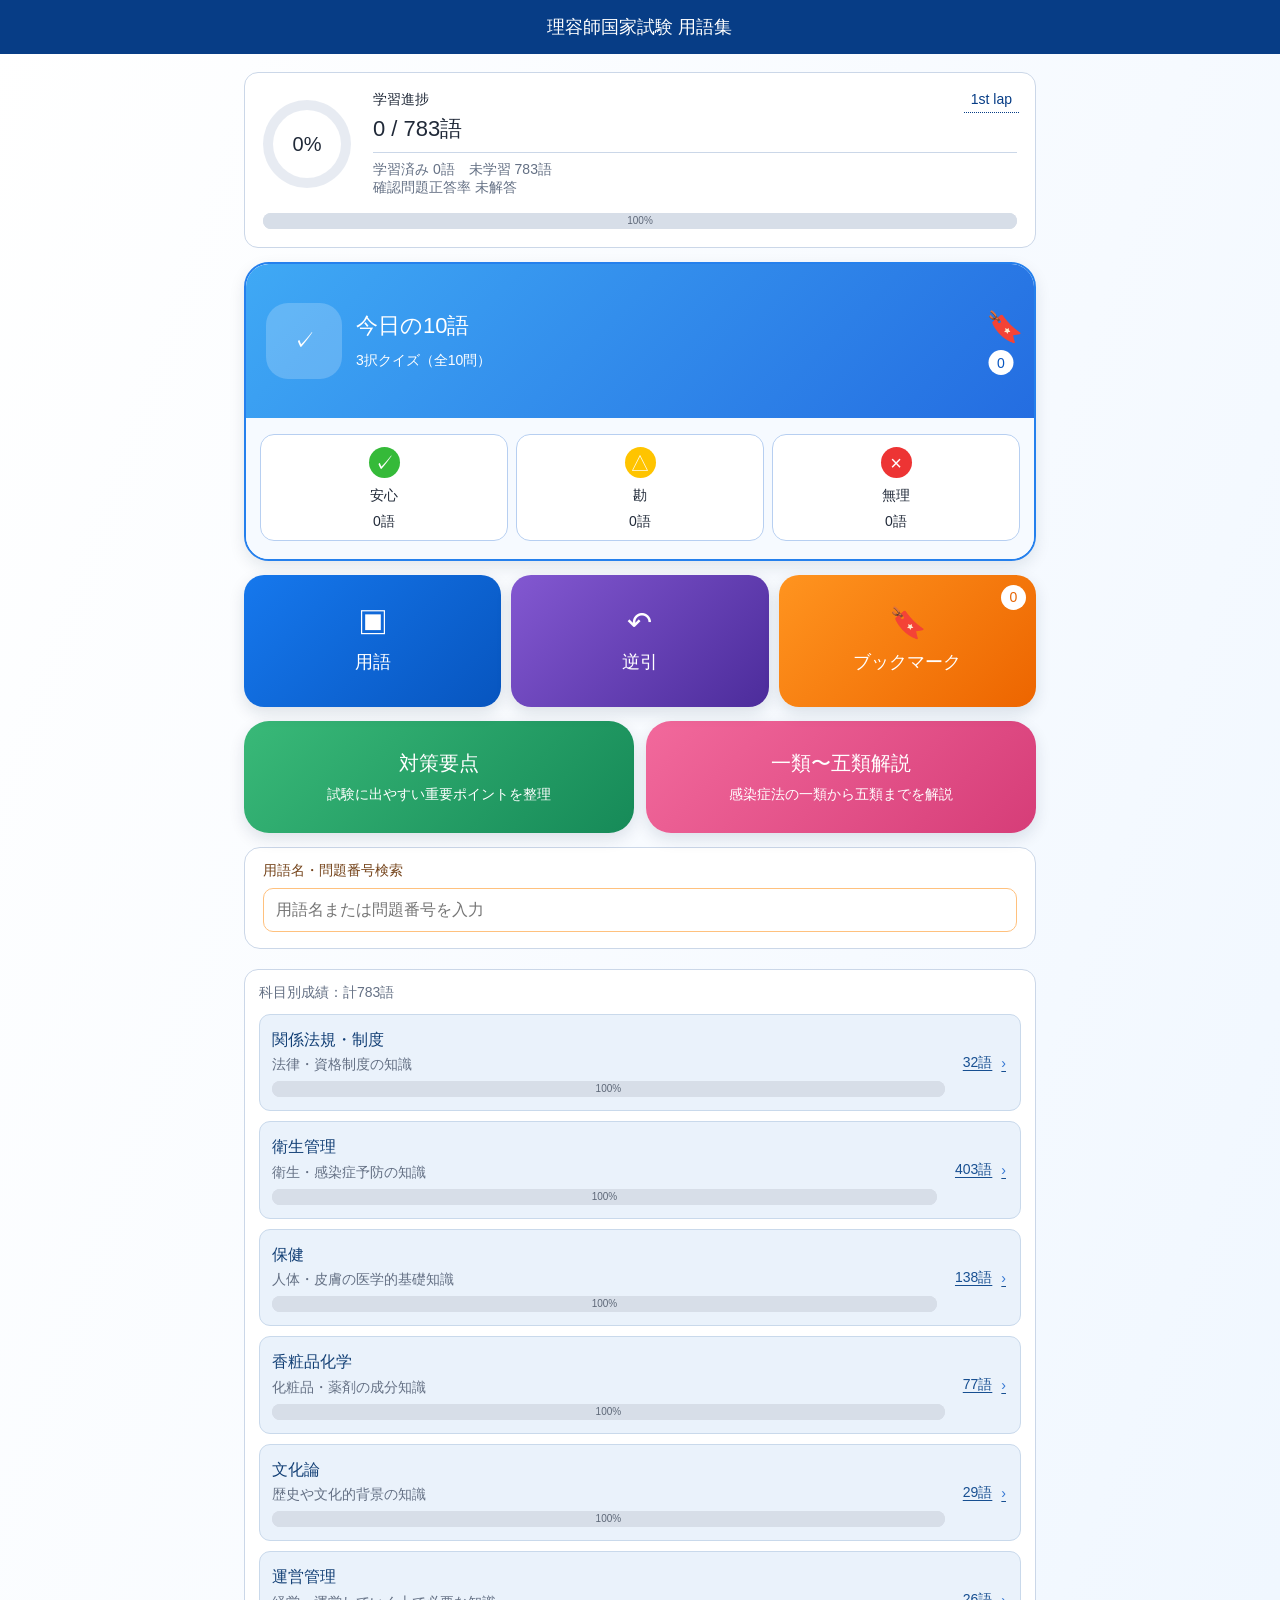
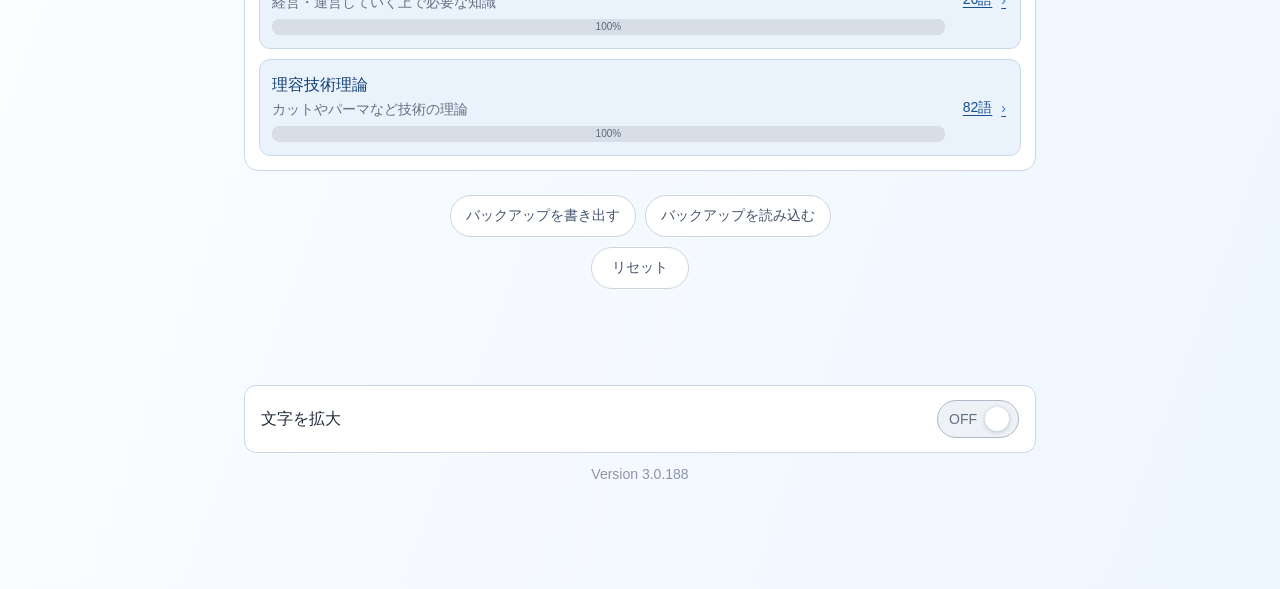
==== commit a64c6b8b: "Add files via upload" ====
--- a/index.html
+++ b/index.html
@@ -3,12 +3,12 @@
 <head>
 <meta charset="utf-8">
 <meta name="viewport" content="width=device-width,initial-scale=1,viewport-fit=cover">
-<title>理容師国家試験 用語集 Version 3.0.187</title>
+<title>理容師国家試験 用語集 Version 3.0.188</title>
 <link rel="manifest" href="manifest.webmanifest">
 <link rel="apple-touch-icon" href="apple-touch-icon.png">
 <link rel="icon" type="image/png" sizes="32x32" href="favicon-32.png">
 <link rel="icon" type="image/png" sizes="192x192" href="icon-192.png">
-<link rel="stylesheet" href="style.css?v=3.0.187">
+<link rel="stylesheet" href="style.css?v=3.0.188">
 <style>
 :root{
 --font-lv1:22px;--font-lv2:20px;--font-lv3:18px;--font-lv4:16px;--font-lv5:14px;
@@ -497,11 +497,12 @@
 <body>
 <nav class="g-nav"><button id="glossaryBack" class="header-nav-button" type="button" onclick="Glossary.back()" aria-label="戻る" hidden>‹</button><span class="g-title">理容師国家試験 用語集</span><button id="glossaryHome" class="header-nav-button" type="button" onclick="Glossary.home()" aria-label="ホームへ戻る" hidden>⌂</button></nav>
 <main class="page" id="app"></main>
-<script src="infectionDiseaseData.js?v=3.0.187"></script>
-<script src="glossaryData.js?v=3.0.187"></script>
-<script src="glossaryQuizData.js?v=3.0.187"></script>
-<script src="cultureManagementData.js?v=3.0.187"></script>
-<script src="glossaryApp.js?v=3.0.187"></script>
+<script src="infectionDiseaseData.js?v=3.0.188"></script>
+<script src="glossaryData.js?v=3.0.188"></script>
+<script src="glossaryQuizData.js?v=3.0.188"></script>
+<script src="cultureManagementData.js?v=3.0.188"></script>
+<script src="comprehensiveSupplementData.js?v=3.0.188"></script>
+<script src="glossaryApp.js?v=3.0.188"></script>
 <script>
 if('serviceWorker' in navigator){
  let controlled=Boolean(navigator.serviceWorker.controller),reloading=false;
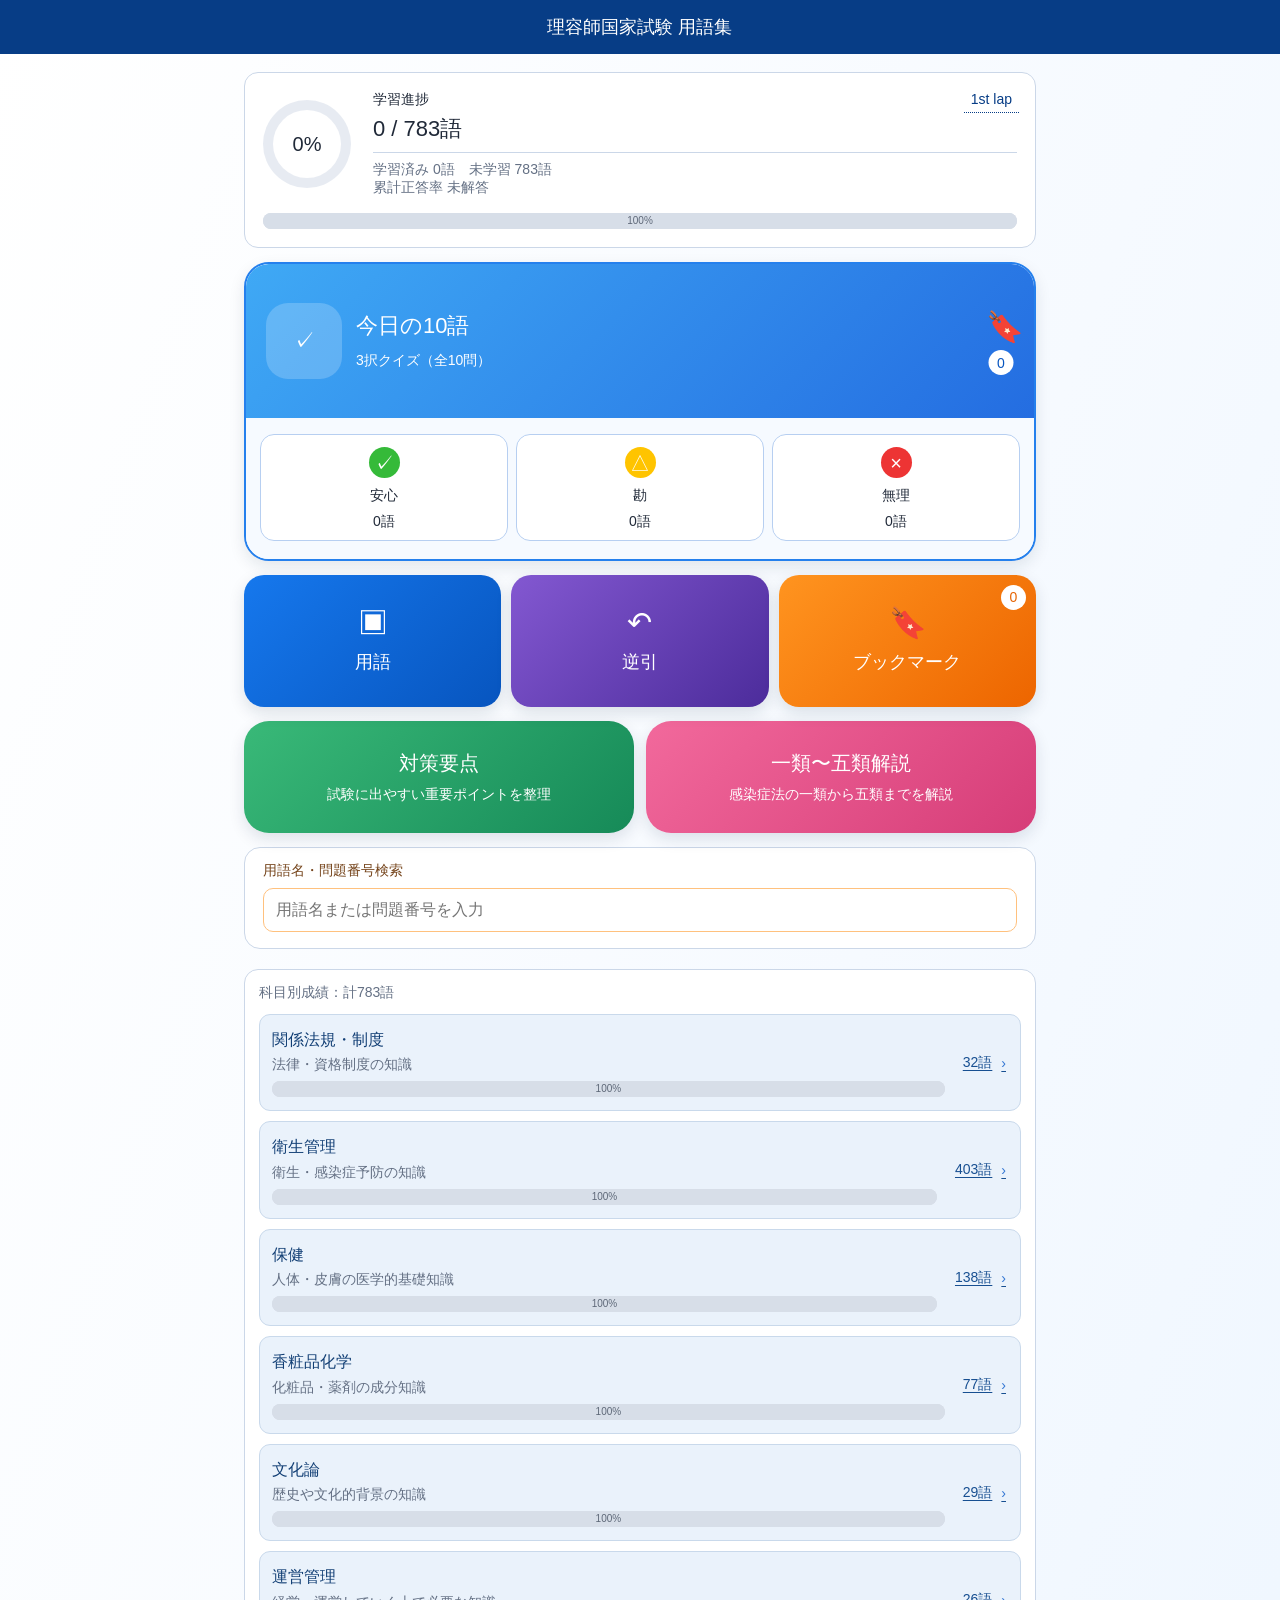
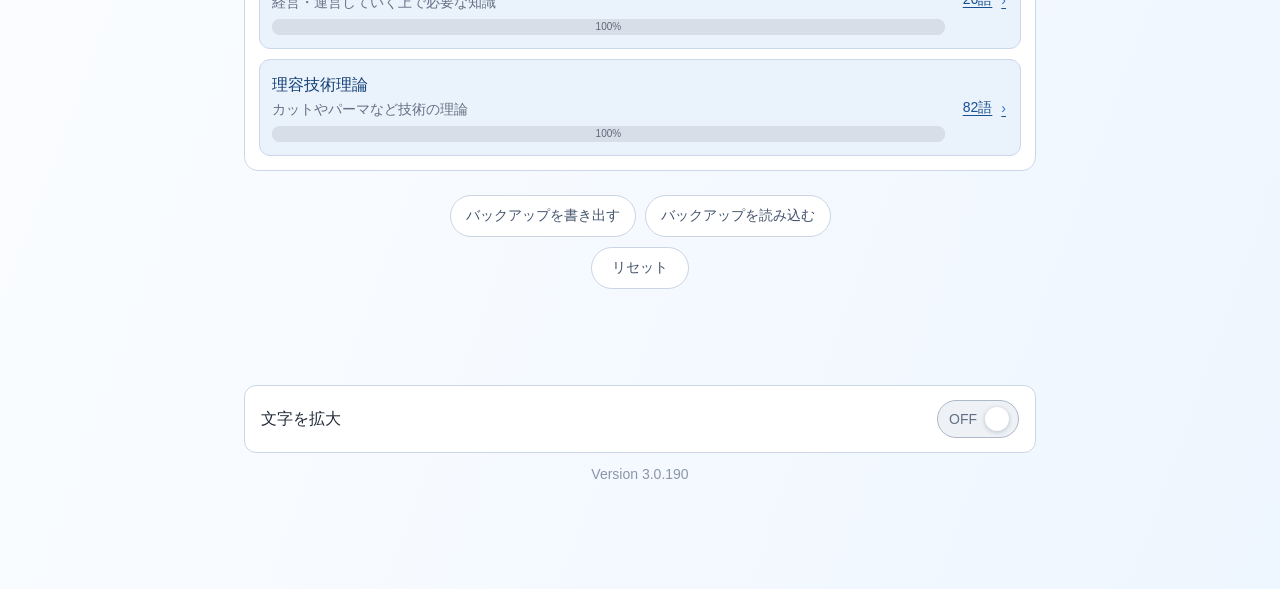
==== commit 92ab5070: "Add files via upload" ====
--- a/index.html
+++ b/index.html
@@ -3,12 +3,12 @@
 <head>
 <meta charset="utf-8">
 <meta name="viewport" content="width=device-width,initial-scale=1,viewport-fit=cover">
-<title>理容師国家試験 用語集 Version 3.0.188</title>
+<title>理容師国家試験 用語集 Version 3.0.190</title>
 <link rel="manifest" href="manifest.webmanifest">
 <link rel="apple-touch-icon" href="apple-touch-icon.png">
 <link rel="icon" type="image/png" sizes="32x32" href="favicon-32.png">
 <link rel="icon" type="image/png" sizes="192x192" href="icon-192.png">
-<link rel="stylesheet" href="style.css?v=3.0.188">
+<link rel="stylesheet" href="style.css?v=3.0.190">
 <style>
 :root{
 --font-lv1:22px;--font-lv2:20px;--font-lv3:18px;--font-lv4:16px;--font-lv5:14px;
@@ -497,12 +497,12 @@
 <body>
 <nav class="g-nav"><button id="glossaryBack" class="header-nav-button" type="button" onclick="Glossary.back()" aria-label="戻る" hidden>‹</button><span class="g-title">理容師国家試験 用語集</span><button id="glossaryHome" class="header-nav-button" type="button" onclick="Glossary.home()" aria-label="ホームへ戻る" hidden>⌂</button></nav>
 <main class="page" id="app"></main>
-<script src="infectionDiseaseData.js?v=3.0.188"></script>
-<script src="glossaryData.js?v=3.0.188"></script>
-<script src="glossaryQuizData.js?v=3.0.188"></script>
-<script src="cultureManagementData.js?v=3.0.188"></script>
-<script src="comprehensiveSupplementData.js?v=3.0.188"></script>
-<script src="glossaryApp.js?v=3.0.188"></script>
+<script src="infectionDiseaseData.js?v=3.0.190"></script>
+<script src="glossaryData.js?v=3.0.190"></script>
+<script src="glossaryQuizData.js?v=3.0.190"></script>
+<script src="cultureManagementData.js?v=3.0.190"></script>
+<script src="comprehensiveSupplementData.js?v=3.0.190"></script>
+<script src="glossaryApp.js?v=3.0.190"></script>
 <script>
 if('serviceWorker' in navigator){
  let controlled=Boolean(navigator.serviceWorker.controller),reloading=false;
